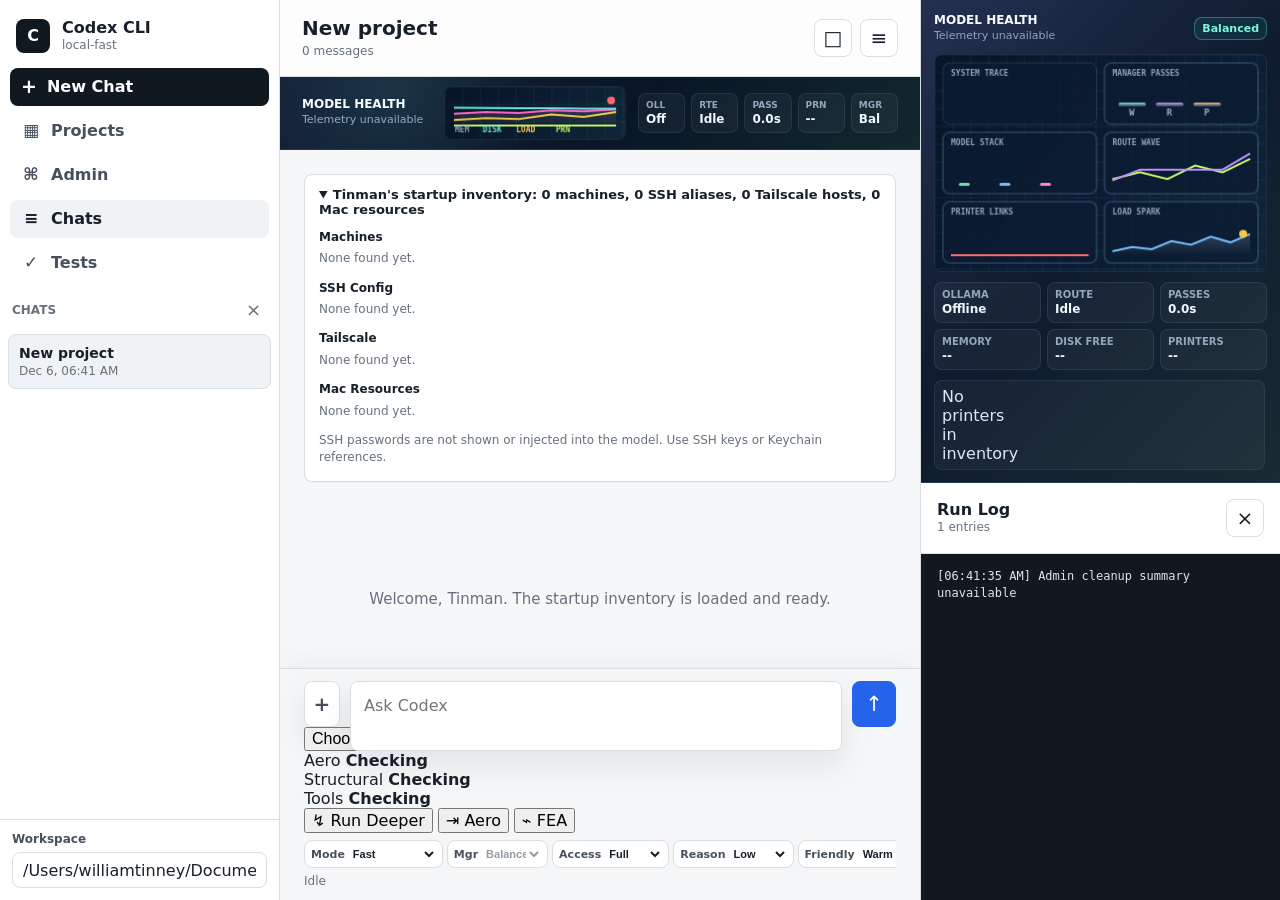
==== Codex_CLI_UI/index.html @ 58765783 "Fix file attachment picker" ====
<!doctype html>
<html lang="en">
  <head>
    <meta charset="utf-8" />
    <meta name="viewport" content="width=device-width, initial-scale=1" />
    <title>Codex CLI</title>
    <link rel="stylesheet" href="/styles.css" />
  </head>
  <body>
    <div class="app-shell">
      <aside class="sidebar">
        <div class="brand-row">
          <div class="brand-mark" aria-hidden="true">C</div>
          <div>
            <div class="brand-title">Codex CLI</div>
            <div class="brand-subtitle" id="profileLabel">local-oss</div>
          </div>
        </div>

        <div class="sidebar-menu" aria-label="Sidebar">
          <button class="sidebar-option primary" id="newThreadButton" title="New chat">
            <span class="button-icon">+</span>
            <span>New Chat</span>
          </button>
          <button class="sidebar-option" id="projectsNavButton" type="button">
            <span class="nav-icon">▦</span>
            <span>Projects</span>
          </button>
          <button class="sidebar-option" id="adminNavButton" type="button">
            <span class="nav-icon">⌘</span>
            <span>Admin</span>
          </button>
          <button class="sidebar-option active" id="chatsNavButton" type="button">
            <span class="nav-icon">≡</span>
            <span>Chats</span>
          </button>
          <button class="sidebar-option" id="testsNavButton" type="button">
            <span class="nav-icon">✓</span>
            <span>Tests</span>
          </button>
        </div>

        <section class="sidebar-section" id="projectsSection" hidden>
          <div class="section-title">Projects</div>
          <div class="project-list" id="projectList"></div>
        </section>

        <section class="sidebar-section" id="adminSection" hidden>
          <div class="section-title-row">
            <div class="section-title">Admin Cleanup</div>
            <span class="test-count" id="adminCountText">0</span>
          </div>
          <div class="project-list" id="adminNavList"></div>
        </section>

        <section class="sidebar-section" id="chatsSection">
          <div class="section-title-row">
            <div class="section-title">Chats</div>
            <button class="mini-icon-button" id="clearThreadsButton" title="Clear chats" aria-label="Clear chats">
              <span>×</span>
            </button>
          </div>
          <nav class="thread-list" id="threadList" aria-label="Chats"></nav>
        </section>

        <section class="sidebar-section" id="testsSection" hidden>
          <div class="section-title-row">
            <div class="section-title">Golden Tests</div>
            <span class="test-count" id="testCountText">0</span>
          </div>
          <div class="test-nav-list" id="testNavList"></div>
        </section>

        <div class="sidebar-footer">
          <label class="field-label" for="cwdInput">Workspace</label>
          <input class="path-input" id="cwdInput" type="text" spellcheck="false" />
        </div>
      </aside>

      <main class="workspace">
        <header class="topbar">
          <div>
            <h1 id="threadTitle">New thread</h1>
            <div class="thread-meta" id="threadMeta">Ready</div>
          </div>
          <div class="topbar-actions">
            <button class="icon-button" id="copyButton" title="Copy transcript" aria-label="Copy transcript">
              <span>□</span>
            </button>
            <button class="icon-button" id="toggleLogButton" title="Toggle log" aria-label="Toggle log">
              <span>≡</span>
            </button>
          </div>
        </header>

        <section class="monitor-strip" aria-label="Model health quick view">
          <div class="monitor-strip-copy">
            <div class="monitor-strip-title">Model Health</div>
            <div class="monitor-strip-subtitle" id="stripStatusText">Collecting telemetry</div>
          </div>
          <canvas id="stripMonitorCanvas" width="520" height="104" aria-label="Live health sparkline"></canvas>
          <div class="monitor-strip-metrics" aria-label="Quick telemetry summary">
            <div class="strip-metric">
              <span>OLL</span>
              <strong id="stripOllamaText">Checking</strong>
            </div>
            <div class="strip-metric">
              <span>RTE</span>
              <strong id="stripRouteText">Idle</strong>
            </div>
            <div class="strip-metric">
              <span>PASS</span>
              <strong id="stripPassText">0.0s</strong>
            </div>
            <div class="strip-metric">
              <span>PRN</span>
              <strong id="stripPrinterText">--</strong>
            </div>
            <div class="strip-metric">
              <span>MGR</span>
              <strong id="stripManagerText">Balanced</strong>
            </div>
          </div>
        </section>

        <section class="conversation" id="conversation" aria-live="polite"></section>

        <section class="test-bench" id="testBench" hidden aria-label="Codex CLI UI test bench">
          <div class="test-bench-header">
            <div>
              <h2>Golden Prompt Tests</h2>
              <p id="testBenchSubtitle">Ready to measure routing, directness, grounding, and final-answer reliability.</p>
            </div>
            <div class="test-actions">
              <button class="icon-text-button primary" id="runQuickTestsButton" type="button">
                <span>▶</span>
                <span>Run Quick</span>
              </button>
              <button class="icon-text-button" id="runAllTestsButton" type="button">
                <span>✓</span>
                <span>Run All</span>
              </button>
              <button class="icon-text-button" id="resetTestsButton" type="button">
                <span>×</span>
                <span>Reset</span>
              </button>
            </div>
          </div>
          <div class="test-summary-grid" id="testSummaryGrid" aria-label="Test summary"></div>
          <div class="test-list" id="testList" aria-label="Golden prompt test list"></div>
        </section>

        <section class="admin-panel" id="adminPanel" hidden aria-label="Admin cleanup and memory">
          <div class="admin-panel-header">
            <div>
              <h2>Admin Cleanup</h2>
              <p id="adminPanelSubtitle">Organizing topics into local project folders and stable learned notes.</p>
            </div>
            <div class="admin-actions">
              <button class="icon-text-button primary" id="runBenchmarkButton" type="button">
                <span>▶</span>
                <span>Benchmark</span>
              </button>
              <button class="icon-text-button" id="warmModelButton" type="button">
                <span>◐</span>
                <span>Warm Model</span>
              </button>
              <button class="icon-text-button" id="packageHealthButton" type="button">
                <span>✓</span>
                <span>Package Check</span>
              </button>
              <button class="icon-text-button" id="selfHealButton" type="button">
                <span>↯</span>
                <span>Self Check</span>
              </button>
              <button class="icon-text-button" id="refreshAdminButton" type="button">
                <span>↻</span>
                <span>Refresh</span>
              </button>
            </div>
          </div>
          <div class="admin-summary-grid" id="adminSummaryGrid" aria-label="Admin summary"></div>
          <div class="admin-layout">
            <section class="admin-card">
              <h3>Performance Benchmark</h3>
              <div class="benchmark-summary-grid" id="benchmarkSummaryGrid" aria-label="Benchmark summary"></div>
              <div class="benchmark-list" id="benchmarkList" aria-label="Benchmark results"></div>
            </section>
            <section class="admin-card">
              <h3>Package Health</h3>
              <div class="package-health-list" id="packageHealthList" aria-label="Package health checks"></div>
            </section>
          </div>
          <section class="admin-card engineering-admin-card">
            <h3>Engineering Analysis Packs</h3>
            <div class="engineering-admin-grid" id="engineeringAdminGrid" aria-label="Engineering analysis pack status"></div>
          </section>
          <section class="admin-card printing-expert-card">
            <div class="admin-card-heading-row">
              <h3>3D Printing Expert Pack</h3>
              <button class="icon-text-button" id="refreshPrintingPackButton" type="button">
                <span>↻</span>
                <span>Refresh Sources</span>
              </button>
            </div>
            <div class="printing-pack-summary-grid" id="printingPackSummaryGrid" aria-label="3D printing expert pack summary"></div>
            <div class="printing-pack-list" id="printingPackList" aria-label="3D printing expert pack details"></div>
          </section>
          <section class="admin-card improvement-lab-card">
            <h3>Improvement Lab</h3>
            <div class="improvement-summary-grid" id="improvementSummaryGrid" aria-label="Improvement summary"></div>
            <div class="improvement-list" id="improvementList" aria-label="Improvement backlog"></div>
          </section>
          <section class="admin-card self-healing-card">
            <h3>Self-Healing Supervisor</h3>
            <div class="self-healing-summary-grid" id="selfHealingSummaryGrid" aria-label="Self-healing summary"></div>
            <div class="self-healing-layout">
              <div>
                <h4>Recent Receipts</h4>
                <div class="self-healing-list" id="selfHealingList" aria-label="Self-healing receipts"></div>
              </div>
              <div>
                <h4>Self-Patch Queue</h4>
                <div class="self-patch-list" id="selfPatchList" aria-label="Self-patch queue"></div>
              </div>
            </div>
          </section>
          <div class="admin-layout">
            <section class="admin-card">
              <h3>Project Folders</h3>
              <div class="admin-project-tree" id="adminProjectTree"></div>
            </section>
            <section class="admin-card">
              <h3>Stable Knowledge</h3>
              <div class="admin-knowledge-list" id="adminKnowledgeList"></div>
            </section>
          </div>
          <section class="admin-card">
            <h3>Recent Topic Sorting</h3>
            <div class="admin-topic-list" id="adminRecentList"></div>
          </section>
        </section>

        <section class="composer-wrap">
          <div class="composer">
            <div class="attach-picker">
              <button class="attach-button" id="attachButton" type="button" title="Attach files" tabindex="-1" aria-hidden="true">
                <span>+</span>
              </button>
              <input id="fileInput" class="file-input-overlay" type="file" multiple aria-label="Attach files" />
            </div>
            <textarea id="promptInput" rows="1" placeholder="Ask Codex"></textarea>
            <button class="send-button" id="sendButton" title="Send" aria-label="Send">
              <span>↑</span>
            </button>
          </div>
          <div class="attachment-tray" id="attachmentTray" aria-label="Attached files" hidden></div>
          <div class="engineering-strip" id="engineeringStrip" aria-label="Engineering analysis tools">
            <div class="engineering-pack-status">
              <div class="engineering-pack" id="aeroPackStatus">
                <span>Aero</span>
                <strong id="aeroPackText">Checking</strong>
              </div>
              <div class="engineering-pack" id="structuralPackStatus">
                <span>Structural</span>
                <strong id="structuralPackText">Checking</strong>
              </div>
              <div class="engineering-pack" id="toolPackStatus">
                <span>Tools</span>
                <strong id="toolPackText">Checking</strong>
              </div>
            </div>
            <div class="engineering-actions">
              <button class="analysis-button primary" id="runDeeperButton" type="button" title="Run the best deeper engineering analysis for this prompt">
                <span>↯</span>
                <span>Run Deeper</span>
              </button>
              <button class="analysis-button" id="runAeroButton" type="button" title="Run Aero/CFD preflight on the current prompt or attachment">
                <span>⇥</span>
                <span>Aero</span>
              </button>
              <button class="analysis-button" id="runStructuralButton" type="button" title="Run Structural FEA on the current prompt or attachment">
                <span>⌁</span>
                <span>FEA</span>
              </button>
            </div>
          </div>
          <div class="run-controls" aria-label="Codex run settings">
            <label class="control-chip" for="modeSelect">
              <span>Mode</span>
              <select id="modeSelect" aria-label="Codex mode">
                <option value="manager" data-reasoning="medium">Manager</option>
                <option value="local-fast" data-reasoning="low">Fast</option>
                <option value="local-oss" data-reasoning="medium">Careful</option>
                <option value="local-coder" data-reasoning="medium">Coder</option>
                <option value="local-review" data-reasoning="high">Review</option>
                <option value="local-research" data-reasoning="high">Local Research</option>
                <option value="cloud-research" data-reasoning="high">Cloud Research</option>
              </select>
            </label>
            <label class="control-chip" for="managerDepthSelect">
              <span>Mgr</span>
              <select id="managerDepthSelect" aria-label="Manager speed">
                <option value="fast">Fast</option>
                <option value="balanced">Balanced</option>
                <option value="full">Full</option>
              </select>
            </label>
            <label class="control-chip" for="accessSelect">
              <span>Access</span>
              <select id="accessSelect" aria-label="Codex access level">
                <option value="read-only">Read</option>
                <option value="workspace-write">Workspace</option>
                <option value="danger-full-access">Full</option>
              </select>
            </label>
            <label class="control-chip" for="reasoningSelect">
              <span>Reason</span>
              <select id="reasoningSelect" aria-label="Reasoning level">
                <option value="low">Low</option>
                <option value="medium">Medium</option>
                <option value="high">High</option>
              </select>
            </label>
            <label class="control-chip" for="friendlinessSelect">
              <span>Friendly</span>
              <select id="friendlinessSelect" aria-label="Friendliness level">
                <option value="focused">Focused</option>
                <option value="warm">Warm</option>
                <option value="high">High</option>
              </select>
            </label>
            <label class="control-chip" for="humorSelect">
              <span>Humor</span>
              <select id="humorSelect" aria-label="Humor level">
                <option value="off">Off</option>
                <option value="light">Light</option>
                <option value="playful">Playful</option>
              </select>
            </label>
            <div class="control-chip web-chip">
              <span>Web</span>
              <button class="switch-button" id="webAccessToggle" type="button" role="switch" aria-checked="true">
                <span class="switch-track" aria-hidden="true">
                  <span class="switch-thumb"></span>
                </span>
                <span class="switch-text" id="webAccessLabel">On</span>
              </button>
            </div>
          </div>
          <div class="run-state" id="runState">Idle</div>
        </section>
      </main>

      <aside class="log-panel" id="logPanel" aria-label="Execution log">
        <section class="monitor-panel" aria-label="Model health monitor">
          <div class="monitor-header">
            <div>
              <div class="monitor-title">Model Health</div>
              <div class="monitor-subtitle" id="monitorStatusText">Collecting telemetry</div>
            </div>
            <span class="monitor-pill" id="monitorManagerPill">Balanced</span>
          </div>
          <canvas id="monitorCanvas" width="640" height="420" aria-label="Live model health graph"></canvas>
          <div class="monitor-metrics" aria-label="Telemetry summary">
            <div class="monitor-metric">
              <span>Ollama</span>
              <strong id="monitorOllamaText">Checking</strong>
            </div>
            <div class="monitor-metric">
              <span>Route</span>
              <strong id="monitorRouteText">Idle</strong>
            </div>
            <div class="monitor-metric">
              <span>Passes</span>
              <strong id="monitorPassText">0.0s</strong>
            </div>
            <div class="monitor-metric">
              <span>Memory</span>
              <strong id="monitorMemoryText">--</strong>
            </div>
            <div class="monitor-metric">
              <span>Disk Free</span>
              <strong id="monitorDiskText">--</strong>
            </div>
            <div class="monitor-metric">
              <span>Printers</span>
              <strong id="monitorPrinterText">--</strong>
            </div>
          </div>
          <div class="printer-list" id="printerList" aria-label="Printer link status"></div>
        </section>
        <div class="log-header">
          <div>
            <div class="log-title">Run Log</div>
            <div class="log-subtitle" id="logSubtitle">No active run</div>
          </div>
          <button class="icon-button" id="clearLogButton" title="Clear log" aria-label="Clear log">
            <span>×</span>
          </button>
        </div>
        <pre class="log-output" id="logOutput"></pre>
      </aside>
    </div>

    <script src="/app.js"></script>
  </body>
</html>
---- styles.css ----
:root {
  color-scheme: light;
  --bg: #f6f7f8;
  --panel: #ffffff;
  --panel-soft: #f0f3f5;
  --line: #d9dee3;
  --text: #17202a;
  --muted: #66717d;
  --muted-strong: #46515d;
  --accent: #2563eb;
  --accent-strong: #1748b7;
  --ok: #18865b;
  --warn: #a15c03;
  --danger: #bd2c2c;
  --shadow: 0 14px 30px rgba(15, 23, 42, 0.08);
  font-family: Inter, ui-sans-serif, system-ui, -apple-system, BlinkMacSystemFont, "Segoe UI", sans-serif;
}

* {
  box-sizing: border-box;
}

html,
body {
  height: 100%;
}

body {
  margin: 0;
  background: var(--bg);
  color: var(--text);
  overflow: hidden;
}

button,
textarea,
input {
  font: inherit;
}

button {
  cursor: pointer;
}

.app-shell {
  display: grid;
  grid-template-columns: 280px minmax(0, 1fr) 360px;
  height: 100vh;
  min-height: 0;
  overflow: hidden;
}

.sidebar,
.log-panel {
  background: var(--panel);
  border-right: 1px solid var(--line);
}

.sidebar {
  display: flex;
  flex-direction: column;
  min-width: 0;
}

.brand-row {
  display: flex;
  gap: 12px;
  align-items: center;
  padding: 18px 16px 14px;
}

.brand-mark {
  display: grid;
  place-items: center;
  width: 34px;
  height: 34px;
  border-radius: 8px;
  background: #101820;
  color: #fff;
  font-weight: 700;
}

.brand-title,
.log-title {
  font-weight: 700;
  letter-spacing: 0;
}

.brand-subtitle,
.log-subtitle,
.thread-meta,
.run-state {
  color: var(--muted);
  font-size: 12px;
  line-height: 1.4;
}

.icon-button,
.icon-text-button,
.send-button {
  border: 1px solid var(--line);
  background: var(--panel);
  color: var(--text);
  border-radius: 8px;
  min-height: 38px;
  transition: background 140ms ease, border-color 140ms ease, transform 140ms ease;
}

.icon-button:hover,
.icon-text-button:hover,
.send-button:hover {
  background: var(--panel-soft);
  border-color: #c6ccd3;
}

.icon-button:active,
.icon-text-button:active,
.send-button:active {
  transform: translateY(1px);
}

.icon-button {
  display: grid;
  place-items: center;
  width: 38px;
  height: 38px;
  font-size: 20px;
  line-height: 1;
}

.icon-text-button {
  display: inline-flex;
  align-items: center;
  justify-content: center;
  gap: 8px;
  padding: 0 12px;
}

.icon-text-button.primary,
.send-button {
  background: var(--accent);
  border-color: var(--accent);
  color: #fff;
}

.icon-text-button.primary:hover,
.send-button:hover {
  background: var(--accent-strong);
  border-color: var(--accent-strong);
}

.button-icon {
  font-size: 19px;
  line-height: 1;
}

.sidebar-menu {
  display: grid;
  gap: 6px;
  padding: 0 10px 12px;
}

.sidebar-option {
  display: flex;
  align-items: center;
  gap: 10px;
  min-height: 38px;
  width: 100%;
  border: 1px solid transparent;
  border-radius: 8px;
  padding: 0 10px;
  background: transparent;
  color: var(--muted-strong);
  font-weight: 700;
  text-align: left;
}

.sidebar-option:hover,
.sidebar-option.active {
  background: var(--panel-soft);
  color: var(--text);
}

.sidebar-option.primary {
  background: #101820;
  color: #fff;
}

.sidebar-option.primary:hover {
  background: #202b36;
}

.nav-icon {
  display: inline-grid;
  place-items: center;
  width: 20px;
  color: inherit;
  font-size: 17px;
  line-height: 1;
}

.sidebar-section {
  display: flex;
  flex: 1;
  flex-direction: column;
  min-height: 0;
}

.sidebar-section[hidden] {
  display: none;
}

.section-title-row {
  display: flex;
  align-items: center;
  justify-content: space-between;
  gap: 8px;
  padding: 2px 12px 6px;
}

.section-title {
  color: var(--muted);
  font-size: 12px;
  font-weight: 800;
  text-transform: uppercase;
}

.test-count {
  display: inline-grid;
  place-items: center;
  min-width: 24px;
  height: 22px;
  border: 1px solid var(--line);
  border-radius: 7px;
  color: var(--muted-strong);
  font-size: 11px;
  font-weight: 800;
}

.mini-icon-button {
  display: grid;
  place-items: center;
  width: 28px;
  height: 28px;
  border: 1px solid transparent;
  border-radius: 7px;
  background: transparent;
  color: var(--muted);
  font-size: 18px;
  line-height: 1;
}

.mini-icon-button:hover {
  border-color: var(--line);
  background: var(--panel-soft);
  color: var(--text);
}

.thread-list {
  flex: 1;
  overflow: auto;
  padding: 4px 8px 12px;
}

.thread-button,
.project-button {
  width: 100%;
  display: grid;
  gap: 3px;
  padding: 10px;
  border: 1px solid transparent;
  border-radius: 8px;
  background: transparent;
  color: var(--text);
  text-align: left;
}

.thread-button:hover,
.thread-button.active,
.project-button:hover,
.project-button.active {
  background: var(--panel-soft);
}

.thread-button.active,
.project-button.active {
  border-color: var(--line);
}

.project-list {
  overflow: auto;
  padding: 4px 8px 12px;
}

.test-nav-list {
  display: grid;
  gap: 6px;
  overflow: auto;
  padding: 4px 8px 12px;
}

.test-nav-button {
  width: 100%;
  min-height: 34px;
  border: 1px solid transparent;
  border-radius: 8px;
  padding: 0 9px;
  background: transparent;
  color: var(--text);
  font-size: 12px;
  font-weight: 750;
  text-align: left;
}

.test-nav-button:hover,
.test-nav-button.active {
  background: var(--panel-soft);
}

.test-nav-button.pass {
  border-color: rgba(24, 134, 91, 0.28);
}

.test-nav-button.fail {
  border-color: rgba(189, 44, 44, 0.28);
}

.test-nav-button.running {
  border-color: rgba(161, 92, 3, 0.28);
}

.thread-name,
.project-name {
  overflow: hidden;
  text-overflow: ellipsis;
  white-space: nowrap;
  font-size: 14px;
  font-weight: 650;
}

.thread-date,
.project-path {
  color: var(--muted);
  font-size: 12px;
  overflow: hidden;
  text-overflow: ellipsis;
  white-space: nowrap;
}

.sidebar-footer {
  border-top: 1px solid var(--line);
  padding: 12px;
}

.field-label {
  display: block;
  margin-bottom: 6px;
  color: var(--muted-strong);
  font-size: 12px;
  font-weight: 650;
}

.path-input {
  width: 100%;
  min-height: 36px;
  border: 1px solid var(--line);
  border-radius: 8px;
  padding: 0 10px;
  color: var(--text);
  background: var(--panel);
}

.workspace {
  display: grid;
  grid-template-rows: auto auto minmax(0, 1fr) auto;
  height: 100vh;
  min-width: 0;
  min-height: 0;
  overflow: hidden;
}

.topbar {
  display: flex;
  justify-content: space-between;
  align-items: center;
  gap: 16px;
  padding: 16px 22px;
  border-bottom: 1px solid var(--line);
  background: rgba(255, 255, 255, 0.78);
  backdrop-filter: blur(14px);
}

h1 {
  margin: 0 0 3px;
  font-size: 20px;
  line-height: 1.2;
  letter-spacing: 0;
}

.topbar-actions {
  display: flex;
  gap: 8px;
}

.monitor-strip {
  display: grid;
  grid-template-columns: minmax(130px, 0.8fr) minmax(180px, 1.2fr) minmax(260px, 1fr);
  align-items: center;
  gap: 12px;
  padding: 9px 22px;
  border-bottom: 1px solid #213451;
  background:
    radial-gradient(circle at 18% 20%, rgba(111, 231, 220, 0.11), transparent 28%),
    linear-gradient(135deg, rgba(16, 28, 53, 0.98), rgba(7, 19, 36, 0.99) 54%, rgba(13, 36, 41, 0.98));
  color: #dce8f6;
}

.monitor-strip-copy {
  min-width: 0;
}

.monitor-strip-title {
  overflow: hidden;
  color: #f4fbff;
  font-size: 12px;
  font-weight: 850;
  letter-spacing: 0;
  text-overflow: ellipsis;
  text-transform: uppercase;
  white-space: nowrap;
}

.monitor-strip-subtitle {
  overflow: hidden;
  margin-top: 2px;
  color: #94a9c0;
  font-size: 11px;
  line-height: 1.35;
  text-overflow: ellipsis;
  white-space: nowrap;
}

#stripMonitorCanvas {
  display: block;
  width: 100%;
  height: 54px;
  min-width: 0;
  border: 1px solid rgba(112, 139, 177, 0.18);
  border-radius: 8px;
  background: #091426;
}

.monitor-strip-metrics {
  display: grid;
  grid-template-columns: repeat(5, minmax(0, 1fr));
  gap: 6px;
  min-width: 0;
}

.strip-metric {
  min-width: 0;
  border: 1px solid rgba(112, 139, 177, 0.16);
  border-radius: 8px;
  padding: 6px 7px;
  background: rgba(255, 255, 255, 0.045);
}

.strip-metric span,
.strip-metric strong {
  display: block;
  overflow: hidden;
  text-overflow: ellipsis;
  white-space: nowrap;
}

.strip-metric span {
  color: #91a7be;
  font-size: 9px;
  font-weight: 800;
  text-transform: uppercase;
}

.strip-metric strong {
  margin-top: 2px;
  color: #eff8ff;
  font-size: 12px;
  font-weight: 850;
}

.conversation {
  min-height: 0;
  overflow: auto;
  padding: 24px;
}

.test-bench {
  min-height: 0;
  overflow: auto;
  padding: 22px 24px;
}

.test-bench-header {
  display: flex;
  align-items: flex-start;
  justify-content: space-between;
  gap: 18px;
  max-width: 1040px;
  margin: 0 auto 14px;
}

.test-bench h2,
.test-card h3 {
  margin: 0;
  letter-spacing: 0;
}

.test-bench h2 {
  font-size: 20px;
  line-height: 1.25;
}

.test-bench-header p {
  margin: 4px 0 0;
  color: var(--muted);
  font-size: 13px;
  line-height: 1.45;
}

.test-actions {
  display: flex;
  flex-wrap: wrap;
  justify-content: flex-end;
  gap: 8px;
}

.test-summary-grid {
  display: grid;
  grid-template-columns: repeat(4, minmax(0, 1fr));
  gap: 8px;
  max-width: 1040px;
  margin: 0 auto 14px;
}

.test-summary-item {
  min-width: 0;
  border: 1px solid var(--line);
  border-radius: 8px;
  padding: 9px 10px;
  background: var(--panel);
}

.test-summary-item span,
.test-summary-item strong {
  display: block;
  overflow: hidden;
  text-overflow: ellipsis;
  white-space: nowrap;
}

.test-summary-item span {
  color: var(--muted);
  font-size: 11px;
  font-weight: 800;
  text-transform: uppercase;
}

.test-summary-item strong {
  margin-top: 3px;
  font-size: 16px;
}

.test-list {
  display: grid;
  gap: 10px;
  max-width: 1040px;
  margin: 0 auto;
}

.test-card {
  display: grid;
  gap: 10px;
  border: 1px solid var(--line);
  border-radius: 8px;
  padding: 12px;
  background: var(--panel);
  box-shadow: 0 1px 0 rgba(15, 23, 42, 0.03);
}

.test-card.pass {
  border-color: rgba(24, 134, 91, 0.34);
}

.test-card.fail {
  border-color: rgba(189, 44, 44, 0.34);
}

.test-card.running {
  border-color: rgba(161, 92, 3, 0.38);
}

.test-card-header,
.test-card-footer {
  display: flex;
  align-items: center;
  justify-content: space-between;
  gap: 12px;
}

.test-card h3 {
  font-size: 15px;
  line-height: 1.3;
}

.test-meta,
.test-goal,
.test-route {
  color: var(--muted);
  font-size: 12px;
  line-height: 1.4;
}

.test-prompt {
  margin: 0;
  color: var(--text);
  font-size: 13px;
  line-height: 1.45;
}

.test-checks {
  display: flex;
  flex-wrap: wrap;
  gap: 6px;
}

.test-check,
.test-status {
  display: inline-flex;
  align-items: center;
  min-height: 24px;
  border: 1px solid var(--line);
  border-radius: 7px;
  padding: 0 7px;
  background: #f8fafc;
  color: var(--muted-strong);
  font-size: 11px;
  font-weight: 800;
  text-transform: uppercase;
}

.test-check.pass,
.test-status.pass {
  border-color: rgba(24, 134, 91, 0.28);
  background: rgba(24, 134, 91, 0.08);
  color: var(--ok);
}

.test-check.fail,
.test-status.fail {
  border-color: rgba(189, 44, 44, 0.28);
  background: rgba(189, 44, 44, 0.08);
  color: var(--danger);
}

.test-check.running,
.test-status.running {
  border-color: rgba(161, 92, 3, 0.28);
  background: rgba(161, 92, 3, 0.08);
  color: var(--warn);
}

.test-answer-preview {
  overflow: auto;
  max-height: 150px;
  border: 1px solid #d8e0e8;
  border-radius: 8px;
  padding: 10px;
  background: #f8fafc;
  color: var(--muted-strong);
  font-size: 12px;
  line-height: 1.45;
  white-space: pre-wrap;
}

.admin-panel {
  min-height: 0;
  overflow: auto;
  padding: 22px 24px;
}

.admin-panel-header {
  display: flex;
  align-items: flex-start;
  justify-content: space-between;
  gap: 18px;
  max-width: 1120px;
  margin: 0 auto 14px;
}

.admin-panel h2,
.admin-card h3 {
  margin: 0;
  letter-spacing: 0;
}

.admin-panel h2 {
  font-size: 20px;
  line-height: 1.25;
}

.admin-panel-header p {
  margin: 4px 0 0;
  color: var(--muted);
  font-size: 13px;
  line-height: 1.45;
}

.admin-actions {
  display: flex;
  flex-wrap: wrap;
  justify-content: flex-end;
  gap: 8px;
}

.admin-summary-grid,
.improvement-summary-grid,
.self-healing-summary-grid {
  display: grid;
  grid-template-columns: repeat(5, minmax(0, 1fr));
  gap: 8px;
  max-width: 1120px;
  margin: 0 auto 14px;
}

.benchmark-summary-grid {
  display: grid;
  grid-template-columns: repeat(5, minmax(0, 1fr));
  gap: 8px;
  margin-bottom: 10px;
}

.admin-summary-item,
.admin-card {
  border: 1px solid var(--line);
  border-radius: 8px;
  background: var(--panel);
  box-shadow: 0 1px 0 rgba(15, 23, 42, 0.03);
}

.admin-summary-item {
  min-width: 0;
  padding: 9px 10px;
}

.admin-summary-item span,
.admin-summary-item strong {
  display: block;
  overflow: hidden;
  text-overflow: ellipsis;
  white-space: nowrap;
}

.admin-summary-item span {
  color: var(--muted);
  font-size: 11px;
  font-weight: 800;
  text-transform: uppercase;
}

.admin-summary-item strong {
  margin-top: 3px;
  font-size: 16px;
}

.admin-layout {
  display: grid;
  grid-template-columns: minmax(0, 1.15fr) minmax(300px, 0.85fr);
  gap: 12px;
  max-width: 1120px;
  margin: 0 auto 12px;
}

.admin-card {
  max-width: 1120px;
  margin: 0 auto 12px;
  padding: 13px;
}

.admin-layout .admin-card {
  margin: 0;
}

.admin-card h3 {
  margin-bottom: 10px;
  font-size: 14px;
  line-height: 1.3;
}

.admin-project-tree,
.admin-knowledge-list,
.admin-topic-list,
.benchmark-list,
.package-health-list,
.improvement-list,
.self-healing-list,
.self-patch-list {
  display: grid;
  gap: 9px;
}

.admin-project,
.admin-recent-row,
.benchmark-row,
.package-health-row,
.package-health-summary,
.improvement-row,
.self-healing-row,
.self-patch-row {
  border: 1px solid #dbe4ee;
  border-radius: 8px;
  background: #f8fafc;
}

.admin-project {
  padding: 10px;
}

.admin-project-header,
.admin-folder-title,
.admin-recent-row {
  display: flex;
  align-items: center;
  justify-content: space-between;
  gap: 10px;
}

.admin-project-header strong {
  min-width: 0;
  font-size: 13px;
}

.admin-project-header span {
  color: var(--muted);
  font-size: 12px;
  font-weight: 800;
}

.admin-folder {
  margin-top: 9px;
}

.admin-folder-title {
  color: var(--muted-strong);
  font-size: 12px;
  font-weight: 800;
}

.admin-topic-chips {
  display: flex;
  flex-wrap: wrap;
  gap: 6px;
  margin-top: 6px;
}

.admin-topic-chip,
.admin-topic-badge {
  display: inline-flex;
  align-items: center;
  max-width: 100%;
  border: 1px solid #cbd8e5;
  border-radius: 7px;
  background: #f7fafc;
  color: var(--muted-strong);
  font-size: 11px;
  font-weight: 750;
  line-height: 1.35;
}

.admin-topic-chip {
  min-height: 23px;
  padding: 0 7px;
}

.admin-topic-chip.volatile,
.admin-topic-badge.volatile {
  border-color: rgba(161, 92, 3, 0.26);
  background: rgba(161, 92, 3, 0.08);
  color: var(--warn);
}

.admin-topic-badge {
  width: fit-content;
  margin: 0 0 10px 0;
  padding: 3px 7px;
}

.admin-knowledge-item {
  display: grid;
  gap: 5px;
  border-bottom: 1px solid #e2e8f0;
  padding-bottom: 9px;
}

.admin-knowledge-item:last-child {
  border-bottom: 0;
  padding-bottom: 0;
}

.admin-item-path {
  color: var(--muted);
  font-size: 11px;
  font-weight: 800;
  text-transform: uppercase;
}

.admin-knowledge-item strong {
  font-size: 13px;
  line-height: 1.35;
}

.admin-knowledge-item p {
  margin: 0;
  color: var(--muted-strong);
  font-size: 12px;
  line-height: 1.45;
}

.admin-item-actions {
  display: flex;
  flex-wrap: wrap;
  gap: 6px;
}

.tiny-action-button {
  min-height: 26px;
  border: 1px solid #cbd8e5;
  border-radius: 7px;
  padding: 0 8px;
  background: #fff;
  color: var(--muted-strong);
  font-size: 11px;
  font-weight: 800;
}

.tiny-action-button:hover {
  border-color: #b6c5d5;
  background: var(--panel-soft);
  color: var(--text);
}

.tiny-action-button.danger {
  color: var(--danger);
}

.tiny-action-button:disabled {
  cursor: not-allowed;
  opacity: 0.58;
}

.benchmark-row {
  display: grid;
  grid-template-columns: minmax(0, 1fr) minmax(112px, auto);
  gap: 10px;
  padding: 10px;
}

.benchmark-row.pass {
  border-color: rgba(24, 134, 91, 0.28);
}

.benchmark-row.fail {
  border-color: rgba(189, 44, 44, 0.28);
}

.benchmark-row.running {
  border-color: rgba(161, 92, 3, 0.28);
}

.benchmark-copy {
  min-width: 0;
}

.benchmark-copy strong,
.benchmark-copy span,
.benchmark-copy p,
.benchmark-stats strong,
.benchmark-stats em {
  display: block;
  overflow: hidden;
  text-overflow: ellipsis;
}

.benchmark-copy strong {
  font-size: 13px;
  line-height: 1.3;
}

.benchmark-copy span,
.benchmark-stats em {
  color: var(--muted);
  font-size: 11px;
  font-style: normal;
  font-weight: 800;
  text-transform: uppercase;
  white-space: nowrap;
}

.benchmark-copy p {
  margin: 4px 0 0;
  color: var(--muted-strong);
  font-size: 12px;
  line-height: 1.4;
}

.benchmark-stats {
  display: grid;
  justify-items: end;
  align-content: start;
  gap: 4px;
  min-width: 0;
}

.benchmark-stats strong {
  font-size: 14px;
  white-space: nowrap;
}

.package-health-summary {
  padding: 9px 10px;
  color: var(--muted-strong);
  font-size: 12px;
  font-weight: 850;
}

.package-health-summary.pass {
  border-color: rgba(24, 134, 91, 0.28);
  background: rgba(24, 134, 91, 0.08);
  color: var(--ok);
}

.package-health-summary.fail {
  border-color: rgba(189, 44, 44, 0.28);
  background: rgba(189, 44, 44, 0.08);
  color: var(--danger);
}

.package-health-row {
  display: grid;
  grid-template-columns: minmax(0, 1fr) 52px;
  gap: 4px 8px;
  padding: 9px 10px;
}

.package-health-row strong,
.package-health-row em {
  overflow: hidden;
  text-overflow: ellipsis;
  white-space: nowrap;
}

.package-health-row strong {
  min-width: 0;
  font-size: 12px;
}

.package-health-row span {
  justify-self: end;
  color: var(--muted);
  font-size: 11px;
  font-weight: 850;
  text-transform: uppercase;
}

.package-health-row em {
  grid-column: 1 / -1;
  color: var(--muted);
  font-size: 11px;
  font-style: normal;
}

.package-health-row.pass span {
  color: var(--ok);
}

.package-health-row.warn span {
  color: var(--warn);
}

.package-health-row.fail span {
  color: var(--danger);
}

.self-healing-layout {
  display: grid;
  grid-template-columns: minmax(0, 1fr) minmax(280px, 0.8fr);
  gap: 12px;
}

.self-healing-card h4 {
  margin: 0 0 8px;
  color: var(--muted-strong);
  font-size: 12px;
  letter-spacing: 0;
  text-transform: uppercase;
}

.improvement-row,
.self-healing-row,
.self-patch-row {
  display: grid;
  grid-template-columns: minmax(0, 1fr) auto;
  gap: 12px;
  padding: 10px;
}

.improvement-row.high,
.improvement-row.critical,
.self-patch-row.high,
.self-patch-row.critical,
.self-healing-row.failed-validation {
  border-color: rgba(189, 44, 44, 0.28);
}

.improvement-row.medium,
.self-patch-row.medium,
.self-healing-row.needs-approval {
  border-color: rgba(161, 92, 3, 0.24);
}

.improvement-row.reviewed,
.self-patch-row.reviewed,
.self-healing-row.recovered,
.self-healing-row.validated {
  border-color: rgba(24, 134, 91, 0.26);
  background: rgba(24, 134, 91, 0.06);
}

.improvement-copy,
.self-healing-copy {
  min-width: 0;
  display: grid;
  gap: 5px;
}

.improvement-meta {
  display: flex;
  flex-wrap: wrap;
  gap: 5px;
}

.improvement-meta span {
  max-width: 190px;
  overflow: hidden;
  text-overflow: ellipsis;
  white-space: nowrap;
  border: 1px solid #cbd8e5;
  border-radius: 7px;
  padding: 2px 6px;
  background: #fff;
  color: var(--muted);
  font-size: 10px;
  font-weight: 850;
  text-transform: uppercase;
}

.improvement-copy strong,
.self-healing-copy strong {
  min-width: 0;
  overflow: hidden;
  text-overflow: ellipsis;
  font-size: 13px;
  line-height: 1.35;
}

.improvement-copy p,
.improvement-copy em,
.self-healing-copy p,
.self-healing-copy em {
  margin: 0;
  color: var(--muted-strong);
  font-size: 12px;
  line-height: 1.45;
}

.improvement-copy em,
.self-healing-copy em {
  color: var(--muted);
  font-style: normal;
}

.improvement-actions {
  display: flex;
  align-items: flex-start;
  flex-wrap: wrap;
  justify-content: flex-end;
  gap: 6px;
  min-width: 158px;
}

.admin-recent-row {
  padding: 9px 10px;
}

.admin-recent-row span {
  min-width: 160px;
  color: var(--muted);
  font-size: 11px;
  font-weight: 800;
  text-transform: uppercase;
}

.admin-recent-row strong {
  flex: 1;
  min-width: 0;
  font-size: 13px;
}

.admin-recent-row em {
  color: var(--muted);
  font-size: 11px;
  font-style: normal;
  font-weight: 800;
}

.admin-empty {
  color: var(--muted);
  font-size: 12px;
  line-height: 1.45;
}

.empty-state {
  max-width: 620px;
  margin: 12vh auto 0;
  color: var(--muted);
  text-align: center;
  font-size: 15px;
}

.startup-card {
  max-width: 940px;
  margin: 0 auto 18px;
  border: 1px solid var(--line);
  border-radius: 8px;
  background: var(--panel);
  box-shadow: 0 1px 0 rgba(15, 23, 42, 0.03);
  overflow: hidden;
}

.startup-summary {
  cursor: pointer;
  padding: 12px 14px;
  color: var(--text);
  font-size: 13px;
  font-weight: 750;
}

.startup-body {
  display: grid;
  gap: 12px;
  padding: 0 14px 14px;
  color: var(--muted-strong);
  font-size: 12px;
  line-height: 1.45;
}

.startup-path,
.startup-note {
  color: var(--muted);
}

.startup-section-title {
  margin-bottom: 4px;
  color: var(--text);
  font-weight: 750;
}

.startup-list {
  display: grid;
  gap: 4px;
  margin: 0;
  padding-left: 18px;
}

.startup-empty {
  color: var(--muted);
}

.message {
  display: grid;
  grid-template-columns: 82px minmax(0, 760px);
  gap: 14px;
  margin: 0 auto 18px;
  max-width: 940px;
}

.message-role {
  color: var(--muted);
  font-size: 12px;
  font-weight: 750;
  padding-top: 10px;
  text-align: right;
  text-transform: uppercase;
}

.message-body {
  border: 1px solid var(--line);
  border-radius: 8px;
  background: var(--panel);
  padding: 14px 15px;
  box-shadow: 0 1px 0 rgba(15, 23, 42, 0.03);
  overflow-wrap: anywhere;
  line-height: 1.52;
}

.message.user .message-body {
  border-color: #c8d8ff;
  background: #f7faff;
}

.message-attachments {
  display: flex;
  flex-wrap: wrap;
  gap: 6px;
  margin-bottom: 10px;
}

.attachment-chip {
  display: inline-flex;
  align-items: center;
  min-width: 0;
  max-width: 100%;
  gap: 6px;
  border: 1px solid #cdd9e8;
  border-radius: 8px;
  padding: 5px 8px;
  background: #f7fafc;
  color: var(--muted-strong);
  font-size: 11px;
  font-weight: 750;
  line-height: 1.25;
}

.attachment-name {
  overflow: hidden;
  max-width: 360px;
  text-overflow: ellipsis;
  white-space: nowrap;
}

.attachment-size {
  flex: 0 0 auto;
  color: var(--muted);
  font-weight: 650;
}

.attachment-remove {
  display: grid;
  flex: 0 0 auto;
  width: 18px;
  height: 18px;
  place-items: center;
  border: 0;
  border-radius: 6px;
  background: transparent;
  color: var(--muted);
  font-size: 15px;
  line-height: 1;
}

.attachment-remove:hover {
  background: #e9eff7;
  color: var(--text);
}

.message.assistant .message-body {
  border-color: #d7e2dc;
}

.message.running .message-body {
  color: var(--muted);
}

.route-badge {
  display: inline-flex;
  align-items: center;
  width: fit-content;
  max-width: 100%;
  margin-bottom: 10px;
  border: 1px solid #cbd8e5;
  border-radius: 7px;
  padding: 3px 7px;
  background: #f7fafc;
  color: var(--muted-strong);
  font-size: 11px;
  font-weight: 750;
  line-height: 1.35;
  white-space: normal;
}

.thoughts-card {
  margin-bottom: 12px;
  padding: 10px 11px;
  border: 1px solid #d5e1ed;
  border-radius: 8px;
  background: #f8fbfd;
  color: var(--muted-strong);
  font-size: 12px;
  line-height: 1.4;
}

.thoughts-card:not([open]) {
  padding: 7px 10px;
}

.thoughts-card summary {
  cursor: pointer;
  list-style: none;
}

.thoughts-card summary::-webkit-details-marker {
  display: none;
}

.thoughts-title {
  color: var(--text);
  font-weight: 750;
}

.thought-item {
  position: relative;
  margin-top: 6px;
  padding-left: 13px;
}

.thought-item::before {
  content: "";
  position: absolute;
  top: 0.62em;
  left: 1px;
  width: 5px;
  height: 5px;
  border-radius: 50%;
  background: var(--accent);
}

.answer-text:empty {
  display: none;
}

.message.user .answer-text {
  white-space: pre-wrap;
}

.answer-text {
  display: grid;
  gap: 10px;
}

.response-package {
  display: grid;
  gap: 8px;
  margin-top: 12px;
}

.deliverables-card,
.answer-check-card {
  border: 1px solid #d5e1dc;
  border-radius: 8px;
  background: #fbfdfb;
  color: var(--muted-strong);
  font-size: 12px;
  line-height: 1.4;
}

.deliverables-card {
  display: grid;
  gap: 7px;
  padding: 10px;
}

.package-title,
.answer-check-title,
.ledger-title {
  color: var(--text);
  font-weight: 800;
}

.deliverable-row {
  display: grid;
  grid-template-columns: minmax(0, 1fr) auto;
  align-items: center;
  gap: 10px;
  border: 1px solid #e0e8e3;
  border-radius: 7px;
  padding: 8px;
  background: #fff;
}

.deliverable-row.missing {
  border-color: #ead3d3;
  background: #fffafa;
}

.deliverable-main {
  min-width: 0;
}

.deliverable-label {
  color: var(--text);
  font-weight: 750;
}

.deliverable-path {
  margin-top: 2px;
  font-size: 11px;
  overflow-wrap: anywhere;
}

.deliverable-meta {
  display: inline-flex;
  align-items: center;
  justify-content: flex-end;
  flex-wrap: wrap;
  gap: 5px;
  color: var(--muted);
  font-size: 10px;
  font-weight: 800;
  text-transform: uppercase;
}

.deliverable-status,
.score-pill,
.ledger-tag,
.check-mark {
  display: inline-flex;
  align-items: center;
  width: fit-content;
  border-radius: 999px;
  padding: 2px 6px;
  font-size: 10px;
  font-weight: 850;
  line-height: 1.25;
}

.deliverable-status.ok,
.score-pill.pass,
.check-row.pass .check-mark {
  background: #e7f6ec;
  color: #116243;
}

.deliverable-status.missing,
.score-pill.review,
.check-row.fail .check-mark {
  background: #fff1e4;
  color: #8a4c12;
}

.answer-check-card {
  padding: 0;
}

.answer-check-card summary {
  display: flex;
  align-items: center;
  justify-content: space-between;
  gap: 8px;
  padding: 8px 10px;
  cursor: pointer;
  list-style: none;
}

.answer-check-card summary::-webkit-details-marker {
  display: none;
}

.answer-check-grid {
  display: grid;
  grid-template-columns: repeat(2, minmax(0, 1fr));
  gap: 7px;
  border-top: 1px solid #e2ebe6;
  padding: 9px 10px 8px;
}

.answer-check-fact {
  display: grid;
  gap: 2px;
  min-width: 0;
}

.answer-check-fact span {
  color: var(--muted);
  font-size: 10px;
  font-weight: 800;
  text-transform: uppercase;
}

.answer-check-fact strong {
  color: var(--muted-strong);
  font-size: 12px;
  font-weight: 700;
}

.ledger-group,
.check-group {
  display: grid;
  gap: 6px;
  border-top: 1px solid #e2ebe6;
  padding: 9px 10px;
}

.ledger-row,
.check-row {
  display: flex;
  align-items: flex-start;
  gap: 7px;
}

.ledger-tag {
  flex: 0 0 auto;
  background: #edf4f7;
  color: #34535d;
}

.ledger-row.blocked .ledger-tag,
.ledger-row.limited .ledger-tag,
.ledger-row.caution .ledger-tag {
  background: #fff1e4;
  color: #8a4c12;
}

.ledger-row.verified .ledger-tag {
  background: #e7f6ec;
  color: #116243;
}

.check-mark {
  flex: 0 0 auto;
}

.feedback-actions {
  display: flex;
  align-items: center;
  flex-wrap: wrap;
  gap: 6px;
  margin-top: 12px;
  padding-top: 10px;
  border-top: 1px solid #e4ece7;
}

.feedback-button {
  border: 1px solid #cad8d0;
  border-radius: 7px;
  padding: 4px 8px;
  background: #f7faf8;
  color: var(--muted-strong);
  font-size: 11px;
  font-weight: 750;
  cursor: pointer;
}

.feedback-button:hover {
  border-color: var(--accent);
  color: var(--text);
}

.feedback-button:disabled {
  cursor: default;
  opacity: 0.65;
}

.feedback-status {
  color: var(--muted);
  font-size: 11px;
  font-weight: 700;
}

.feedback-status.error {
  color: var(--danger);
}

.answer-text p,
.answer-text ul,
.answer-text ol,
.answer-text blockquote,
.answer-text pre,
.answer-text .table-wrap {
  margin: 0;
}

.answer-text h2,
.answer-text h3,
.answer-text h4,
.answer-text h5 {
  margin: 4px 0 0;
  color: var(--text);
  font-size: 14px;
  font-weight: 800;
  line-height: 1.35;
}

.answer-text h2:first-child,
.answer-text h3:first-child,
.answer-text h4:first-child,
.answer-text h5:first-child,
.answer-text p:first-child {
  margin-top: 0;
}

.answer-text ul,
.answer-text ol {
  display: grid;
  gap: 5px;
  padding-left: 20px;
}

.answer-text li {
  padding-left: 2px;
}

.answer-text strong {
  font-weight: 800;
}

.answer-text a {
  color: var(--accent);
  text-decoration: none;
  overflow-wrap: anywhere;
}

.answer-text a:hover {
  text-decoration: underline;
}

.answer-text .local-file-link {
  display: inline;
  border-bottom: 1px dotted rgba(24, 134, 91, 0.55);
  color: #126b4f;
  font-weight: 650;
  cursor: pointer;
}

.answer-text .local-file-link:hover {
  border-bottom-style: solid;
  color: #0d513d;
  text-decoration: none;
}

.answer-text .local-file-link.code-link {
  border-bottom: 0;
}

.answer-text .local-file-link code {
  border-color: rgba(24, 134, 91, 0.28);
  background: rgba(24, 134, 91, 0.08);
  color: #0d513d;
}

.answer-text code {
  border: 1px solid #d9e0e7;
  border-radius: 5px;
  padding: 1px 5px;
  background: #f4f7fa;
  color: #17202a;
  font: 0.92em/1.35 ui-monospace, SFMono-Regular, Menlo, Consolas, monospace;
}

.answer-text pre {
  overflow: auto;
  border: 1px solid #d6dee6;
  border-radius: 8px;
  padding: 12px;
  background: #111820;
  color: #dbe6f1;
  white-space: pre;
}

.answer-text pre code {
  display: block;
  border: 0;
  border-radius: 0;
  padding: 0;
  background: transparent;
  color: inherit;
  font-size: 12px;
  line-height: 1.5;
}

.answer-text blockquote {
  border-left: 3px solid #cbd8e5;
  padding-left: 10px;
  color: var(--muted-strong);
}

.answer-text blockquote p + p {
  margin-top: 6px;
}

.answer-text hr {
  width: 100%;
  height: 1px;
  border: 0;
  margin: 2px 0;
  background: var(--line);
}

.table-wrap {
  max-width: 100%;
  overflow-x: auto;
  border: 1px solid #d8e0e8;
  border-radius: 8px;
}

.answer-text table {
  width: 100%;
  min-width: 520px;
  border-collapse: collapse;
  background: #fff;
  font-size: 13px;
  line-height: 1.45;
}

.answer-text th,
.answer-text td {
  border-bottom: 1px solid #e5ebf0;
  padding: 8px 10px;
  text-align: left;
  vertical-align: top;
}

.answer-text th {
  background: #f6f8fa;
  color: var(--muted-strong);
  font-size: 12px;
  font-weight: 800;
}

.answer-text tr:last-child td {
  border-bottom: 0;
}

.composer-wrap {
  min-width: 0;
  padding: 12px 24px 10px;
  border-top: 1px solid var(--line);
  background: rgba(246, 247, 248, 0.92);
  box-shadow: 0 -8px 24px rgba(15, 23, 42, 0.04);
}

.composer-wrap.drop-active {
  background: #eef6ff;
  box-shadow: inset 0 0 0 2px rgba(37, 99, 235, 0.22), 0 -8px 24px rgba(15, 23, 42, 0.04);
}

.attachment-tray {
  display: flex;
  flex-wrap: wrap;
  gap: 6px;
  width: 100%;
  max-width: 940px;
  margin: 7px auto 0;
}

.attachment-tray[hidden] {
  display: none;
}

.run-controls {
  display: flex;
  flex-wrap: nowrap;
  gap: 4px;
  align-items: center;
  justify-content: flex-start;
  width: 100%;
  max-width: 940px;
  margin: 7px auto 0;
  overflow-x: auto;
  scrollbar-width: none;
}

.run-controls::-webkit-scrollbar {
  display: none;
}

.control-chip {
  display: inline-flex;
  align-items: center;
  flex: 0 0 auto;
  gap: 4px;
  min-height: 28px;
  border: 1px solid var(--line);
  border-radius: 8px;
  padding: 0 5px 0 6px;
  background: var(--panel);
  color: var(--muted-strong);
  font-size: 11px;
  font-weight: 700;
}

.control-chip select {
  min-width: 0;
  border: 0;
  background: transparent;
  color: var(--text);
  font-size: 11px;
  font-weight: 750;
  outline: 0;
}

#modeSelect {
  width: 88px;
}

#managerDepthSelect {
  width: 60px;
}

#accessSelect {
  width: 58px;
}

#reasoningSelect {
  width: 58px;
}

#friendlinessSelect {
  width: 70px;
}

#humorSelect {
  width: 64px;
}

.control-chip select:disabled {
  color: var(--muted);
}

.web-chip {
  padding-right: 5px;
}

.segmented {
  display: inline-grid;
  grid-auto-flow: column;
  grid-auto-columns: minmax(78px, auto);
  gap: 2px;
  padding: 3px;
  border: 1px solid var(--line);
  border-radius: 8px;
  background: var(--panel);
}

.mode-segmented {
  grid-auto-columns: minmax(92px, auto);
}

.segmented button {
  min-height: 30px;
  border: 0;
  border-radius: 6px;
  padding: 0 10px;
  background: transparent;
  color: var(--muted-strong);
  font-size: 12px;
  font-weight: 750;
}

.segmented button:hover {
  background: var(--panel-soft);
}

.segmented button.active,
.segmented button[aria-selected="true"] {
  background: #101820;
  color: #fff;
}

.switch-button {
  display: inline-flex;
  align-items: center;
  gap: 5px;
  min-height: 24px;
  border: 0;
  border-radius: 7px;
  padding: 0;
  background: transparent;
  color: var(--muted-strong);
  font-size: 11px;
  font-weight: 750;
}

.switch-button:hover {
  background: transparent;
}

.switch-track {
  position: relative;
  width: 31px;
  height: 17px;
  border-radius: 999px;
  background: #aeb7c2;
  transition: background 140ms ease;
}

.switch-thumb {
  position: absolute;
  top: 3px;
  left: 3px;
  width: 11px;
  height: 11px;
  border-radius: 50%;
  background: #fff;
  box-shadow: 0 1px 3px rgba(15, 23, 42, 0.28);
  transition: transform 140ms ease;
}

.switch-button[aria-checked="true"] .switch-track {
  background: var(--accent);
}

.switch-button[aria-checked="true"] .switch-thumb {
  transform: translateX(14px);
}

.switch-text {
  min-width: 16px;
  text-align: left;
}

.composer {
  display: grid;
  grid-template-columns: 36px minmax(0, 1fr) 44px;
  gap: 10px;
  width: 100%;
  max-width: 940px;
  margin: 0 auto;
}

textarea {
  min-height: 46px;
  max-height: 180px;
  resize: none;
  border: 1px solid var(--line);
  border-radius: 8px;
  padding: 12px 13px;
  background: var(--panel);
  color: var(--text);
  line-height: 1.45;
  box-shadow: var(--shadow);
}

textarea:focus,
input:focus {
  border-color: var(--accent);
  outline: 3px solid rgba(37, 99, 235, 0.16);
}

.send-button {
  width: 44px;
  height: 46px;
  display: grid;
  place-items: center;
  font-size: 21px;
}

.attach-button {
  width: 36px;
  height: 46px;
  display: grid;
  place-items: center;
  border: 1px solid var(--line);
  border-radius: 8px;
  background: var(--panel);
  color: var(--muted-strong);
  font-size: 20px;
  font-weight: 800;
  box-shadow: var(--shadow);
}

.attach-button:hover {
  border-color: var(--accent);
  color: var(--text);
}

.send-button:disabled,
.attach-button:disabled,
.icon-text-button:disabled,
.icon-button:disabled,
.switch-button:disabled {
  cursor: not-allowed;
  opacity: 0.55;
}

.run-state {
  width: 100%;
  max-width: 940px;
  margin: 5px auto 0;
}

.log-panel {
  display: grid;
  grid-template-rows: auto auto minmax(0, 1fr);
  border-left: 1px solid var(--line);
  border-right: 0;
  min-width: 0;
}

.log-panel.collapsed {
  display: none;
}

.log-header {
  display: flex;
  justify-content: space-between;
  gap: 12px;
  align-items: center;
  padding: 16px;
  border-bottom: 1px solid var(--line);
}

.monitor-panel {
  display: grid;
  gap: 10px;
  padding: 13px 13px 12px;
  border-bottom: 1px solid #243a59;
  background:
    linear-gradient(135deg, rgba(28, 40, 74, 0.96), rgba(10, 22, 42, 0.98) 48%, rgba(20, 38, 46, 0.98));
  color: #dce8f6;
}

.monitor-header {
  display: flex;
  align-items: center;
  justify-content: space-between;
  gap: 10px;
}

.monitor-title {
  color: #f4fbff;
  font-size: 12px;
  font-weight: 850;
  letter-spacing: 0;
  text-transform: uppercase;
}

.monitor-subtitle {
  margin-top: 2px;
  color: #8fa4bd;
  font-size: 11px;
  line-height: 1.35;
}

.monitor-pill {
  flex: 0 0 auto;
  min-width: 72px;
  border: 1px solid rgba(111, 231, 220, 0.34);
  border-radius: 8px;
  padding: 4px 7px;
  background: rgba(20, 255, 214, 0.08);
  color: #7ff5dc;
  font-size: 11px;
  font-weight: 850;
  text-align: center;
}

#monitorCanvas {
  display: block;
  width: 100%;
  height: 218px;
  border: 1px solid rgba(112, 139, 177, 0.22);
  border-radius: 8px;
  background: #091426;
}

.monitor-metrics {
  display: grid;
  grid-template-columns: repeat(3, minmax(0, 1fr));
  gap: 6px;
}

.monitor-metric {
  min-width: 0;
  border: 1px solid rgba(112, 139, 177, 0.18);
  border-radius: 8px;
  padding: 6px 7px;
  background: rgba(255, 255, 255, 0.045);
}

.monitor-metric span,
.monitor-metric strong {
  display: block;
  overflow: hidden;
  text-overflow: ellipsis;
  white-space: nowrap;
}

.monitor-metric span {
  color: #91a7be;
  font-size: 10px;
  font-weight: 800;
  text-transform: uppercase;
}

.monitor-metric strong {
  margin-top: 2px;
  color: #eff8ff;
  font-size: 12px;
  font-weight: 850;
}

.printer-list {
  display: grid;
  gap: 6px;
  max-height: 168px;
  overflow: auto;
  padding-right: 2px;
}

.printer-row {
  display: grid;
  grid-template-columns: 9px minmax(0, 1fr) auto;
  align-items: center;
  gap: 7px;
  min-width: 0;
  border: 1px solid rgba(112, 139, 177, 0.16);
  border-radius: 8px;
  padding: 6px 7px;
  background: rgba(255, 255, 255, 0.04);
}

.printer-dot {
  width: 8px;
  height: 8px;
  border-radius: 999px;
  background: #ff6b6b;
  box-shadow: 0 0 10px rgba(255, 107, 107, 0.38);
}

.printer-dot.online {
  background: #63e6be;
  box-shadow: 0 0 10px rgba(99, 230, 190, 0.42);
}

.printer-dot.active {
  background: #f7c948;
  box-shadow: 0 0 10px rgba(247, 201, 72, 0.48);
}

.printer-copy {
  min-width: 0;
}

.printer-name,
.printer-detail,
.printer-service {
  display: block;
  overflow: hidden;
  text-overflow: ellipsis;
  white-space: nowrap;
}

.printer-name {
  color: #f4fbff;
  font-size: 11px;
  font-weight: 850;
}

.printer-detail {
  margin-top: 1px;
  color: #94a9c0;
  font-size: 10px;
}

.printer-service {
  max-width: 74px;
  color: #7ff5dc;
  font-size: 10px;
  font-weight: 850;
  text-align: right;
  text-transform: uppercase;
}

.log-output {
  margin: 0;
  padding: 14px 16px;
  overflow: auto;
  color: #dbe6f1;
  background: #111820;
  font: 12px/1.45 ui-monospace, SFMono-Regular, Menlo, Consolas, monospace;
  white-space: pre-wrap;
}

.log-line.stderr {
  color: #f2c078;
}

.log-line.event {
  color: #a8c7ff;
}

.log-line.warning,
.run-state.warning {
  color: var(--warn);
}

.run-state.ok {
  color: var(--ok);
}

.run-state.error {
  color: var(--danger);
}

@media (max-width: 1080px) {
  .app-shell {
    grid-template-columns: 240px minmax(0, 1fr);
  }

  .monitor-strip {
    grid-template-columns: minmax(130px, 0.8fr) minmax(220px, 1.2fr);
  }

  .monitor-strip-metrics {
    grid-column: 1 / -1;
  }

  .log-panel {
    position: fixed;
    inset: auto 12px 12px auto;
    width: min(520px, calc(100vw - 24px));
    height: min(72vh, 680px);
    border: 1px solid var(--line);
    border-radius: 8px;
    box-shadow: var(--shadow);
    z-index: 10;
  }
}

@media (max-width: 760px) {
  .app-shell {
    grid-template-columns: 1fr;
  }

  .sidebar {
    display: none;
  }

  .topbar {
    padding: 14px 14px;
  }

  .monitor-strip {
    grid-template-columns: 1fr;
    gap: 8px;
    padding: 9px 12px;
  }

  #stripMonitorCanvas {
    height: 48px;
  }

  .monitor-strip-metrics {
    grid-template-columns: repeat(2, minmax(0, 1fr));
  }

  .conversation {
    padding: 16px 12px;
  }

  .test-bench,
  .admin-panel {
    padding: 16px 12px;
  }

  .test-bench-header,
  .admin-panel-header,
  .test-card-header,
  .test-card-footer {
    align-items: stretch;
    flex-direction: column;
  }

  .test-actions,
  .admin-actions {
    justify-content: flex-start;
  }

  .test-summary-grid,
  .admin-summary-grid,
  .benchmark-summary-grid,
  .improvement-summary-grid,
  .self-healing-summary-grid {
    grid-template-columns: repeat(2, minmax(0, 1fr));
  }

  .admin-layout,
  .self-healing-layout {
    grid-template-columns: 1fr;
  }

  .benchmark-row {
    grid-template-columns: 1fr;
  }

  .benchmark-stats {
    justify-items: start;
  }

  .improvement-row,
  .self-healing-row,
  .self-patch-row {
    grid-template-columns: 1fr;
  }

  .improvement-actions {
    justify-content: flex-start;
    min-width: 0;
  }

  .admin-recent-row {
    align-items: flex-start;
    flex-direction: column;
  }

  .admin-recent-row span {
    min-width: 0;
  }

  .message {
    grid-template-columns: 1fr;
    gap: 6px;
  }

  .message-role {
    text-align: left;
    padding-top: 0;
  }

  .deliverable-row,
  .answer-check-grid {
    grid-template-columns: 1fr;
  }

  .deliverable-meta {
    justify-content: flex-start;
  }

  .composer-wrap {
    padding: 12px;
  }

  .run-controls {
    align-items: center;
    margin-top: 7px;
  }

  .control-chip {
    width: auto;
    justify-content: flex-start;
  }

  .segmented {
    grid-auto-columns: minmax(70px, 1fr);
  }

  .monitor-metrics {
    grid-template-columns: repeat(2, minmax(0, 1fr));
  }
}
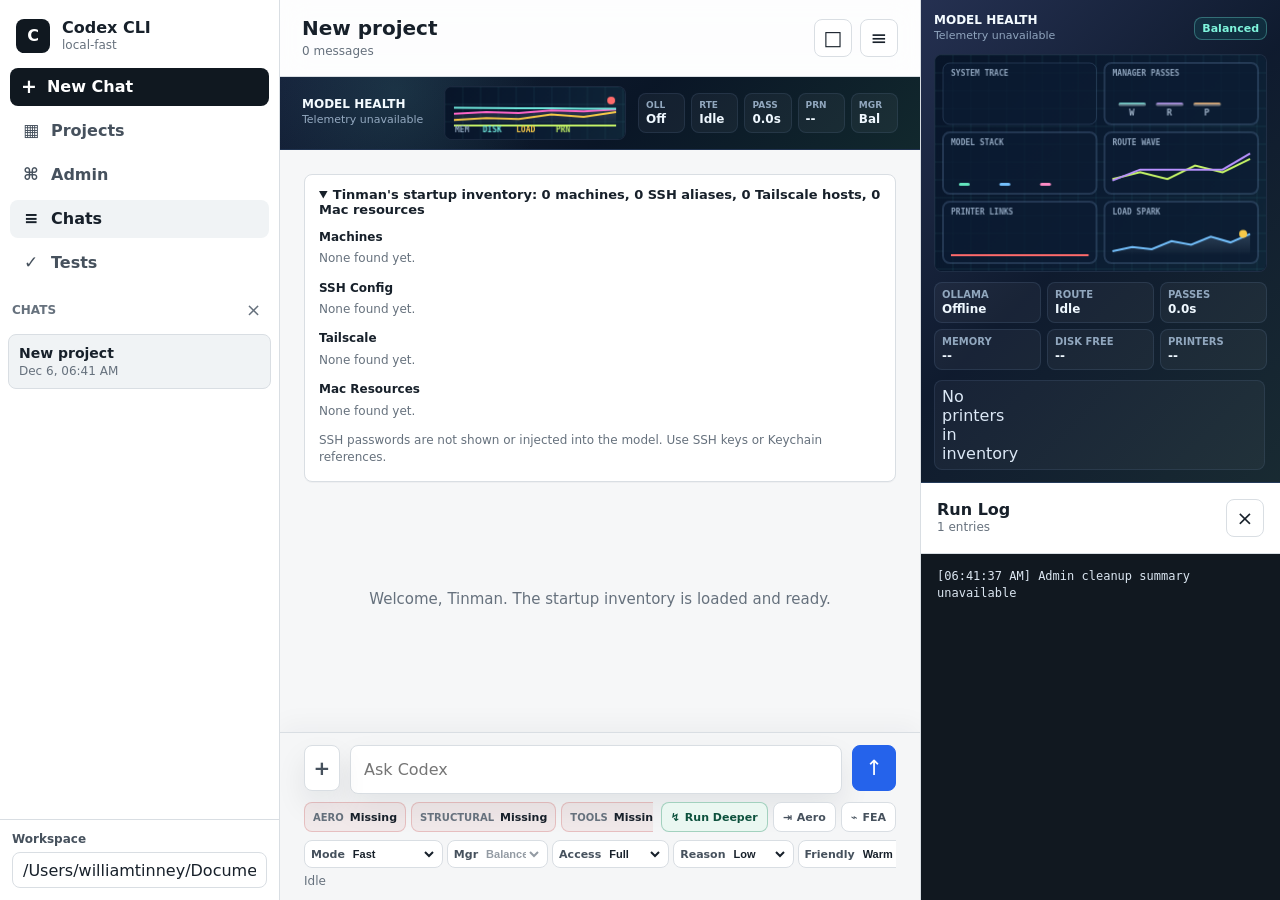
==== commit af8d93e2: "Add project apply executor and quality tests" ====
--- a/Codex_CLI_UI/index.html
+++ b/Codex_CLI_UI/index.html
@@ -295,6 +295,7 @@
                 <option value="local-coder" data-reasoning="medium">Coder</option>
                 <option value="local-review" data-reasoning="high">Review</option>
                 <option value="local-research" data-reasoning="high">Local Research</option>
+                <option value="research-apply" data-reasoning="high">Research + Apply</option>
                 <option value="cloud-research" data-reasoning="high">Cloud Research</option>
               </select>
             </label>
--- a/styles.css
+++ b/styles.css
@@ -722,6 +722,7 @@
 }
 
 .admin-summary-grid,
+.printing-pack-summary-grid,
 .improvement-summary-grid,
 .self-healing-summary-grid {
   display: grid;
@@ -795,11 +796,98 @@
   line-height: 1.3;
 }
 
+.admin-card-heading-row {
+  display: flex;
+  align-items: center;
+  justify-content: space-between;
+  gap: 12px;
+  margin-bottom: 10px;
+}
+
+.admin-card-heading-row h3 {
+  margin-bottom: 0;
+}
+
+.engineering-admin-grid {
+  display: grid;
+  grid-template-columns: repeat(2, minmax(0, 1fr));
+  gap: 10px;
+}
+
+.engineering-pack-card {
+  display: grid;
+  gap: 10px;
+  min-width: 0;
+  border: 1px solid #dbe4ee;
+  border-radius: 8px;
+  padding: 12px;
+  background: #f8fafc;
+}
+
+.engineering-pack-card.ready {
+  border-color: rgba(24, 134, 91, 0.28);
+}
+
+.engineering-pack-card.partial {
+  border-color: rgba(161, 92, 3, 0.26);
+}
+
+.engineering-pack-card.missing {
+  border-color: rgba(189, 44, 44, 0.26);
+}
+
+.engineering-pack-card-header {
+  display: flex;
+  align-items: center;
+  justify-content: space-between;
+  gap: 10px;
+}
+
+.engineering-pack-card-header strong {
+  min-width: 0;
+  overflow: hidden;
+  font-size: 13px;
+  text-overflow: ellipsis;
+  white-space: nowrap;
+}
+
+.engineering-tool-list {
+  display: flex;
+  flex-wrap: wrap;
+  gap: 6px;
+}
+
+.engineering-tool-chip {
+  display: inline-flex;
+  align-items: center;
+  min-height: 24px;
+  border: 1px solid #d9e2ea;
+  border-radius: 7px;
+  padding: 0 7px;
+  background: #fff;
+  color: var(--muted-strong);
+  font-size: 11px;
+  font-weight: 750;
+}
+
+.engineering-tool-chip.ready {
+  border-color: rgba(24, 134, 91, 0.25);
+  background: rgba(24, 134, 91, 0.07);
+  color: #0d513d;
+}
+
+.engineering-tool-chip.missing {
+  border-color: rgba(189, 44, 44, 0.22);
+  background: rgba(189, 44, 44, 0.06);
+  color: #8a1f1f;
+}
+
 .admin-project-tree,
 .admin-knowledge-list,
 .admin-topic-list,
 .benchmark-list,
 .package-health-list,
+.printing-pack-list,
 .improvement-list,
 .self-healing-list,
 .self-patch-list {
@@ -812,6 +900,7 @@
 .benchmark-row,
 .package-health-row,
 .package-health-summary,
+.printing-pack-row,
 .improvement-row,
 .self-healing-row,
 .self-patch-row {
@@ -1087,6 +1176,74 @@
 
 .package-health-row.fail span {
   color: var(--danger);
+}
+
+.printing-pack-summary-grid {
+  grid-template-columns: repeat(6, minmax(0, 1fr));
+  margin-bottom: 10px;
+}
+
+.printing-pack-row {
+  display: grid;
+  grid-template-columns: minmax(0, 1fr) minmax(240px, 0.75fr);
+  gap: 12px;
+  padding: 10px;
+}
+
+.printing-pack-copy {
+  display: grid;
+  gap: 5px;
+  min-width: 0;
+}
+
+.printing-pack-copy strong,
+.printing-pack-copy span,
+.printing-pack-copy p {
+  overflow: hidden;
+  text-overflow: ellipsis;
+}
+
+.printing-pack-copy strong {
+  font-size: 13px;
+  line-height: 1.3;
+}
+
+.printing-pack-copy span {
+  color: var(--muted);
+  font-size: 11px;
+  font-weight: 850;
+  text-transform: uppercase;
+  white-space: nowrap;
+}
+
+.printing-pack-copy p {
+  margin: 0;
+  color: var(--muted-strong);
+  font-size: 12px;
+  line-height: 1.45;
+}
+
+.printing-pack-tags {
+  display: flex;
+  flex-wrap: wrap;
+  align-content: flex-start;
+  justify-content: flex-end;
+  gap: 6px;
+  min-width: 0;
+}
+
+.printing-pack-tags span {
+  display: inline-flex;
+  align-items: center;
+  max-width: 100%;
+  min-height: 24px;
+  border: 1px solid #d9e2ea;
+  border-radius: 7px;
+  padding: 0 7px;
+  background: #fff;
+  color: var(--muted-strong);
+  font-size: 11px;
+  font-weight: 750;
 }
 
 .self-healing-layout {
@@ -1637,6 +1794,35 @@
   flex: 0 0 auto;
 }
 
+.message-actions {
+  display: flex;
+  align-items: center;
+  justify-content: flex-end;
+  gap: 6px;
+  margin-top: 8px;
+}
+
+.message-action-button {
+  border: 1px solid #cad8d0;
+  border-radius: 7px;
+  padding: 4px 8px;
+  background: #f7faf8;
+  color: var(--muted-strong);
+  font-size: 11px;
+  font-weight: 750;
+  cursor: pointer;
+}
+
+.message-action-button:hover {
+  border-color: var(--accent);
+  color: var(--text);
+}
+
+.message-action-button:disabled {
+  cursor: default;
+  opacity: 0.65;
+}
+
 .feedback-actions {
   display: flex;
   align-items: center;
@@ -1862,6 +2048,112 @@
 
 .attachment-tray[hidden] {
   display: none;
+}
+
+.engineering-strip {
+  display: flex;
+  align-items: center;
+  justify-content: space-between;
+  gap: 8px;
+  width: 100%;
+  max-width: 940px;
+  min-height: 32px;
+  margin: 7px auto 0;
+}
+
+.engineering-pack-status,
+.engineering-actions {
+  display: flex;
+  align-items: center;
+  gap: 5px;
+  min-width: 0;
+}
+
+.engineering-pack-status {
+  flex: 1 1 auto;
+  overflow-x: auto;
+  scrollbar-width: none;
+}
+
+.engineering-pack-status::-webkit-scrollbar {
+  display: none;
+}
+
+.engineering-actions {
+  flex: 0 0 auto;
+}
+
+.engineering-pack,
+.analysis-button {
+  display: inline-flex;
+  align-items: center;
+  flex: 0 0 auto;
+  min-height: 30px;
+  border: 1px solid var(--line);
+  border-radius: 8px;
+  background: var(--panel);
+}
+
+.engineering-pack {
+  gap: 6px;
+  padding: 0 8px;
+  color: var(--muted-strong);
+  font-size: 11px;
+  font-weight: 750;
+}
+
+.engineering-pack span {
+  color: var(--muted);
+  font-size: 10px;
+  font-weight: 850;
+  text-transform: uppercase;
+}
+
+.engineering-pack strong {
+  color: var(--text);
+  font-size: 11px;
+  font-weight: 850;
+  white-space: nowrap;
+}
+
+.engineering-pack.ready {
+  border-color: rgba(24, 134, 91, 0.28);
+  background: rgba(24, 134, 91, 0.07);
+}
+
+.engineering-pack.partial {
+  border-color: rgba(161, 92, 3, 0.25);
+  background: rgba(161, 92, 3, 0.07);
+}
+
+.engineering-pack.missing {
+  border-color: rgba(189, 44, 44, 0.22);
+  background: rgba(189, 44, 44, 0.06);
+}
+
+.analysis-button {
+  gap: 5px;
+  padding: 0 9px;
+  color: var(--muted-strong);
+  font-size: 11px;
+  font-weight: 850;
+  cursor: pointer;
+}
+
+.analysis-button.primary {
+  border-color: rgba(24, 134, 91, 0.34);
+  background: #eaf7f1;
+  color: #0d513d;
+}
+
+.analysis-button:hover {
+  border-color: rgba(24, 134, 91, 0.45);
+  color: var(--text);
+}
+
+.analysis-button:disabled {
+  cursor: default;
+  opacity: 0.55;
 }
 
 .run-controls {
@@ -2062,6 +2354,12 @@
   font-size: 21px;
 }
 
+.attach-picker {
+  position: relative;
+  width: 36px;
+  height: 46px;
+}
+
 .attach-button {
   width: 36px;
   height: 46px;
@@ -2074,19 +2372,45 @@
   font-size: 20px;
   font-weight: 800;
   box-shadow: var(--shadow);
-}
-
-.attach-button:hover {
+  pointer-events: none;
+}
+
+.file-input-overlay {
+  position: absolute;
+  inset: 0;
+  width: 36px;
+  height: 46px;
+  opacity: 0;
+  cursor: pointer;
+  z-index: 2;
+  font-size: 0;
+}
+
+.attach-picker:hover .attach-button {
   border-color: var(--accent);
   color: var(--text);
 }
 
+.file-input-overlay:focus-visible {
+  outline: none;
+}
+
+.attach-picker:focus-within .attach-button {
+  border-color: var(--accent);
+  outline: 3px solid rgba(37, 99, 235, 0.16);
+}
+
 .send-button:disabled,
 .attach-button:disabled,
+.file-input-overlay:disabled,
 .icon-text-button:disabled,
 .icon-button:disabled,
 .switch-button:disabled {
   cursor: not-allowed;
+  opacity: 0.55;
+}
+
+.attach-picker:has(.file-input-overlay:disabled) .attach-button {
   opacity: 0.55;
 }
 
@@ -2387,6 +2711,8 @@
   .test-summary-grid,
   .admin-summary-grid,
   .benchmark-summary-grid,
+  .engineering-admin-grid,
+  .printing-pack-summary-grid,
   .improvement-summary-grid,
   .self-healing-summary-grid {
     grid-template-columns: repeat(2, minmax(0, 1fr));
@@ -2397,6 +2723,11 @@
     grid-template-columns: 1fr;
   }
 
+  .admin-card-heading-row {
+    align-items: stretch;
+    flex-direction: column;
+  }
+
   .benchmark-row {
     grid-template-columns: 1fr;
   }
@@ -2405,12 +2736,17 @@
     justify-items: start;
   }
 
+  .printing-pack-row,
   .improvement-row,
   .self-healing-row,
   .self-patch-row {
     grid-template-columns: 1fr;
   }
 
+  .printing-pack-tags {
+    justify-content: flex-start;
+  }
+
   .improvement-actions {
     justify-content: flex-start;
     min-width: 0;
@@ -2448,6 +2784,24 @@
     padding: 12px;
   }
 
+  .engineering-strip {
+    align-items: stretch;
+    flex-direction: column;
+  }
+
+  .engineering-pack-status,
+  .engineering-actions {
+    width: 100%;
+  }
+
+  .engineering-actions {
+    justify-content: flex-start;
+  }
+
+  .analysis-button {
+    min-width: 0;
+  }
+
   .run-controls {
     align-items: center;
     margin-top: 7px;
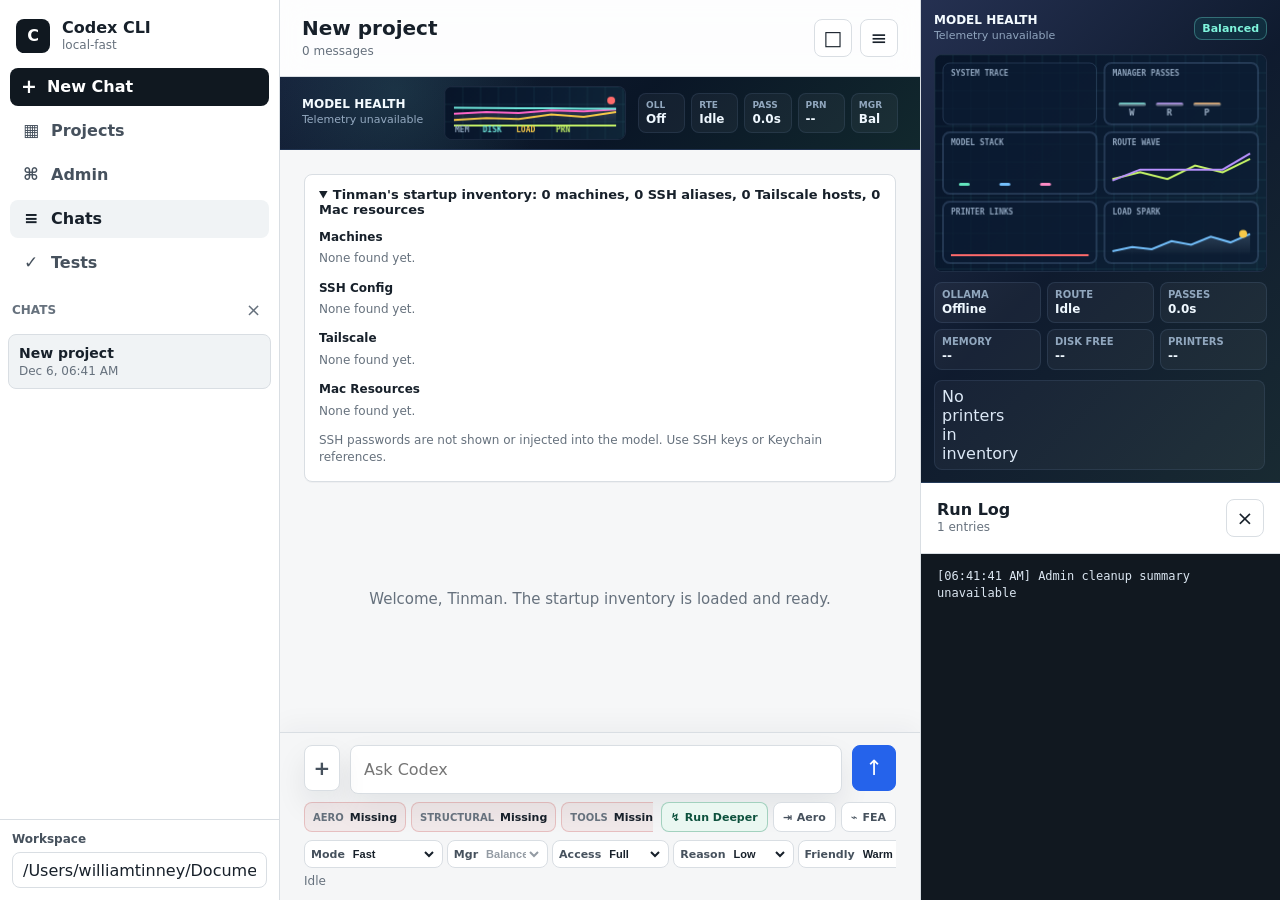
==== commit 4d05c6fc: "Make attach plus use native picker" ====
--- a/Codex_CLI_UI/index.html
+++ b/Codex_CLI_UI/index.html
@@ -244,10 +244,10 @@
         <section class="composer-wrap">
           <div class="composer">
             <div class="attach-picker">
-              <button class="attach-button" id="attachButton" type="button" title="Attach files" tabindex="-1" aria-hidden="true">
+              <button class="attach-button" id="attachButton" type="button" title="Attach files" aria-label="Attach files">
                 <span>+</span>
               </button>
-              <input id="fileInput" class="file-input-overlay" type="file" multiple aria-label="Attach files" />
+              <input id="fileInput" class="file-input-overlay" type="file" multiple tabindex="-1" aria-hidden="true" />
             </div>
             <textarea id="promptInput" rows="1" placeholder="Ask Codex"></textarea>
             <button class="send-button" id="sendButton" title="Send" aria-label="Send">
--- a/styles.css
+++ b/styles.css
@@ -1473,6 +1473,20 @@
   background: #f7faff;
 }
 
+.message.user.steering .message-body {
+  border-color: #f2c97d;
+  background: #fff9ec;
+}
+
+.message.user.steering .message-role::after {
+  content: " steer";
+  display: block;
+  color: #9a650b;
+  font-size: 10px;
+  font-weight: 800;
+  text-transform: uppercase;
+}
+
 .message-attachments {
   display: flex;
   flex-wrap: wrap;
@@ -2372,17 +2386,16 @@
   font-size: 20px;
   font-weight: 800;
   box-shadow: var(--shadow);
-  pointer-events: none;
+  cursor: pointer;
 }
 
 .file-input-overlay {
   position: absolute;
-  inset: 0;
-  width: 36px;
-  height: 46px;
+  left: -9999px;
+  width: 1px;
+  height: 1px;
   opacity: 0;
-  cursor: pointer;
-  z-index: 2;
+  pointer-events: none;
   font-size: 0;
 }
 
@@ -2391,11 +2404,7 @@
   color: var(--text);
 }
 
-.file-input-overlay:focus-visible {
-  outline: none;
-}
-
-.attach-picker:focus-within .attach-button {
+.attach-button:focus-visible {
   border-color: var(--accent);
   outline: 3px solid rgba(37, 99, 235, 0.16);
 }
@@ -2407,10 +2416,6 @@
 .icon-button:disabled,
 .switch-button:disabled {
   cursor: not-allowed;
-  opacity: 0.55;
-}
-
-.attach-picker:has(.file-input-overlay:disabled) .attach-button {
   opacity: 0.55;
 }
 
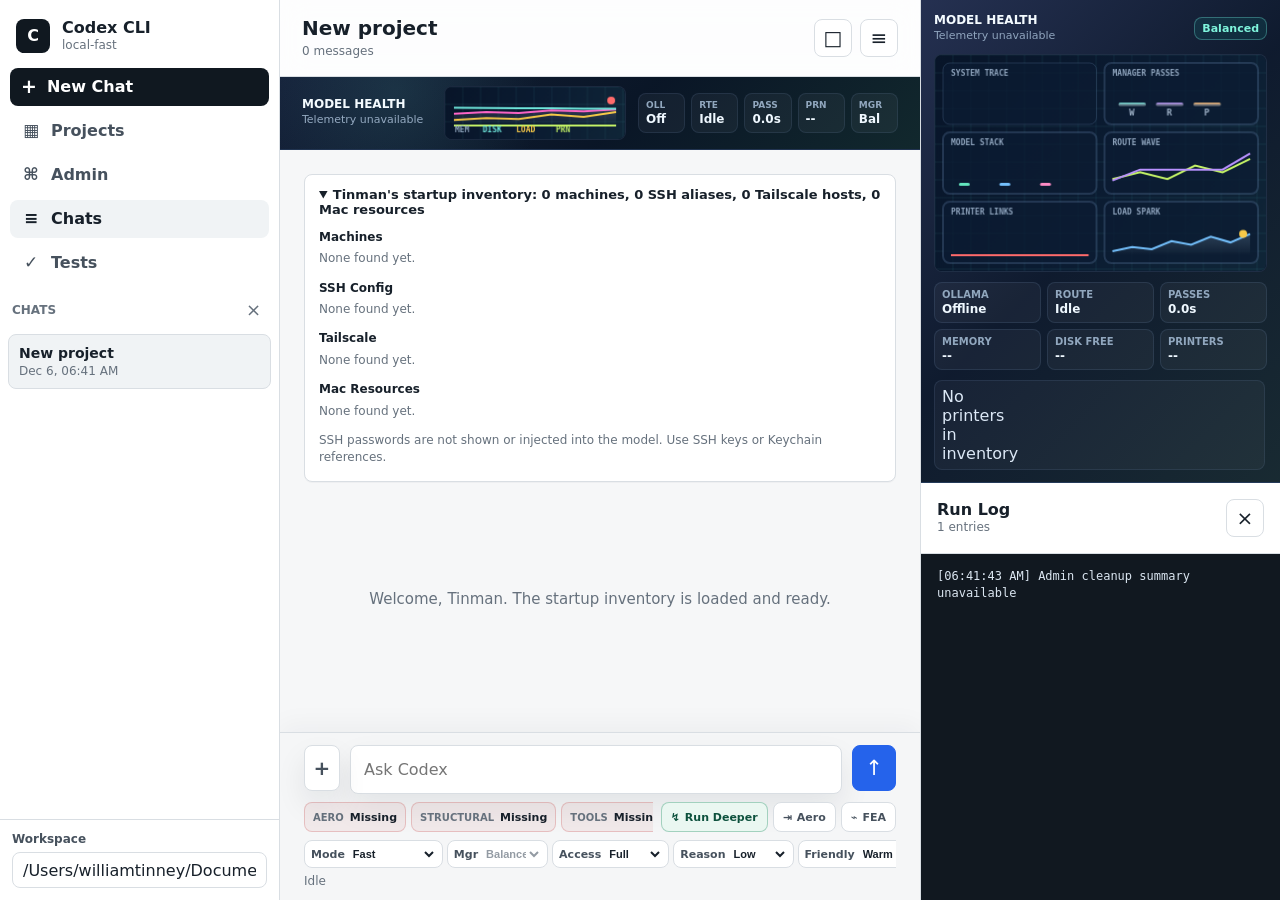
==== commit 3745033b: "Add local reasoning tool pack" ====
--- a/Codex_CLI_UI/index.html
+++ b/Codex_CLI_UI/index.html
@@ -192,8 +192,8 @@
             </section>
           </div>
           <section class="admin-card engineering-admin-card">
-            <h3>Engineering Analysis Packs</h3>
-            <div class="engineering-admin-grid" id="engineeringAdminGrid" aria-label="Engineering analysis pack status"></div>
+            <h3>Analysis Tool Packs</h3>
+            <div class="engineering-admin-grid" id="engineeringAdminGrid" aria-label="Analysis tool pack status"></div>
           </section>
           <section class="admin-card printing-expert-card">
             <div class="admin-card-heading-row">
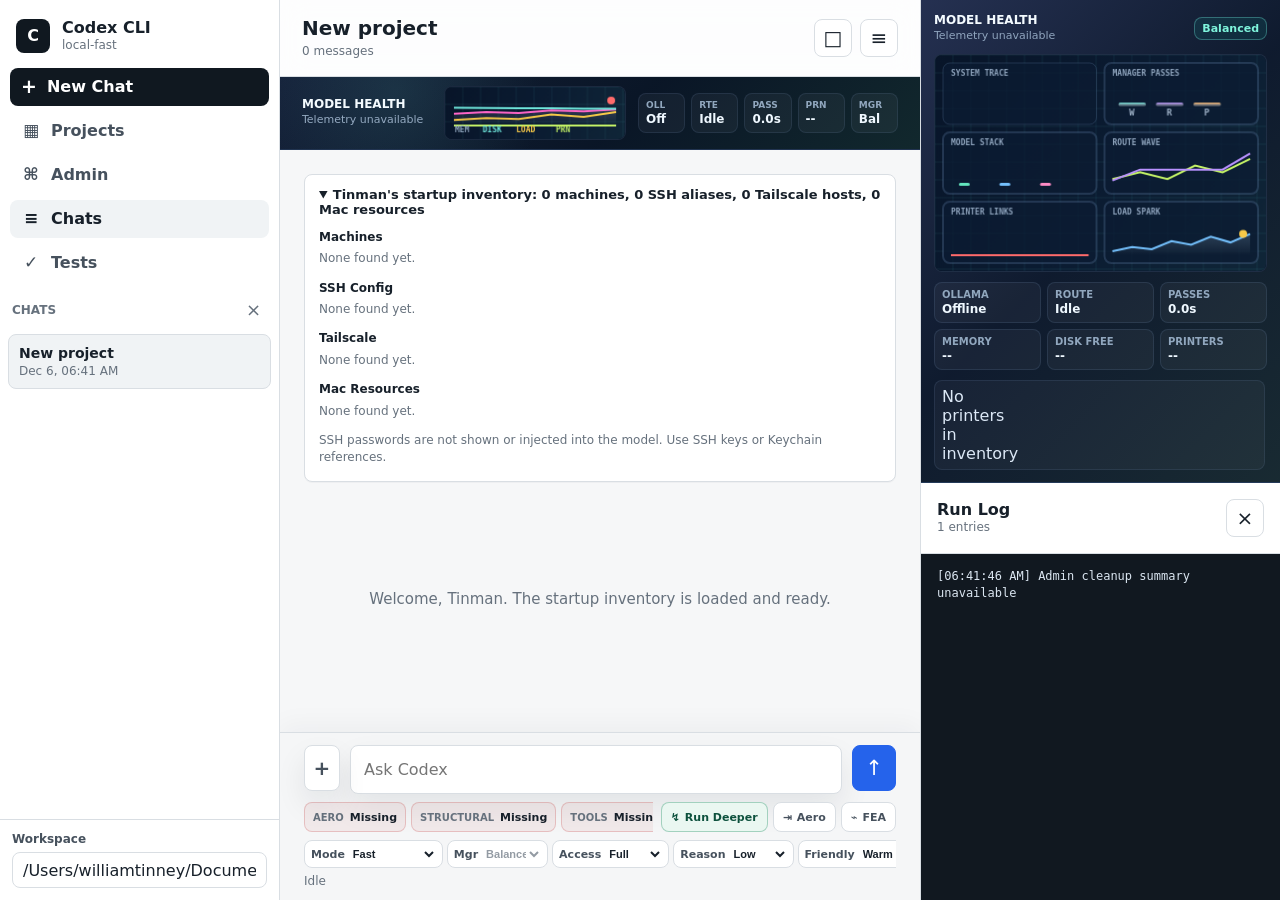
==== commit 56105d2a: "Add Qwen deep review guardrails" ====
--- a/Codex_CLI_UI/index.html
+++ b/Codex_CLI_UI/index.html
@@ -294,6 +294,7 @@
                 <option value="local-oss" data-reasoning="medium">Careful</option>
                 <option value="local-coder" data-reasoning="medium">Coder</option>
                 <option value="local-review" data-reasoning="high">Review</option>
+                <option value="local-deep-review" data-reasoning="high">Deep Review</option>
                 <option value="local-research" data-reasoning="high">Local Research</option>
                 <option value="research-apply" data-reasoning="high">Research + Apply</option>
                 <option value="cloud-research" data-reasoning="high">Cloud Research</option>
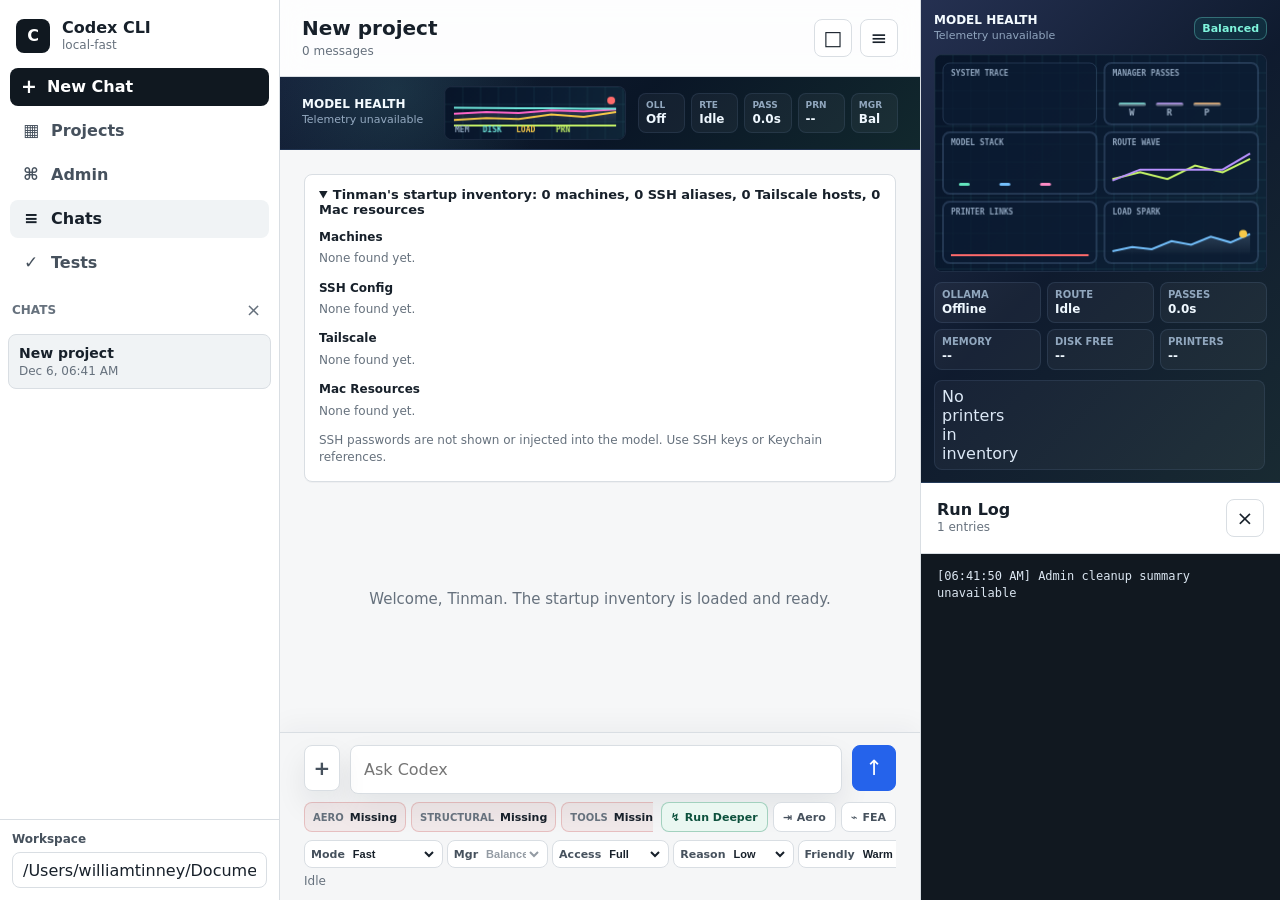
==== commit 68a926e8: "Publish sanitized Codex CLI UI release" ====
--- a/Codex_CLI_UI/index.html
+++ b/Codex_CLI_UI/index.html
@@ -405,6 +405,6 @@
       </aside>
     </div>
 
-    <script src="/app.js"></script>
+    <script src="/app.js?v=20260704-self-repair-work-orders"></script>
   </body>
 </html>
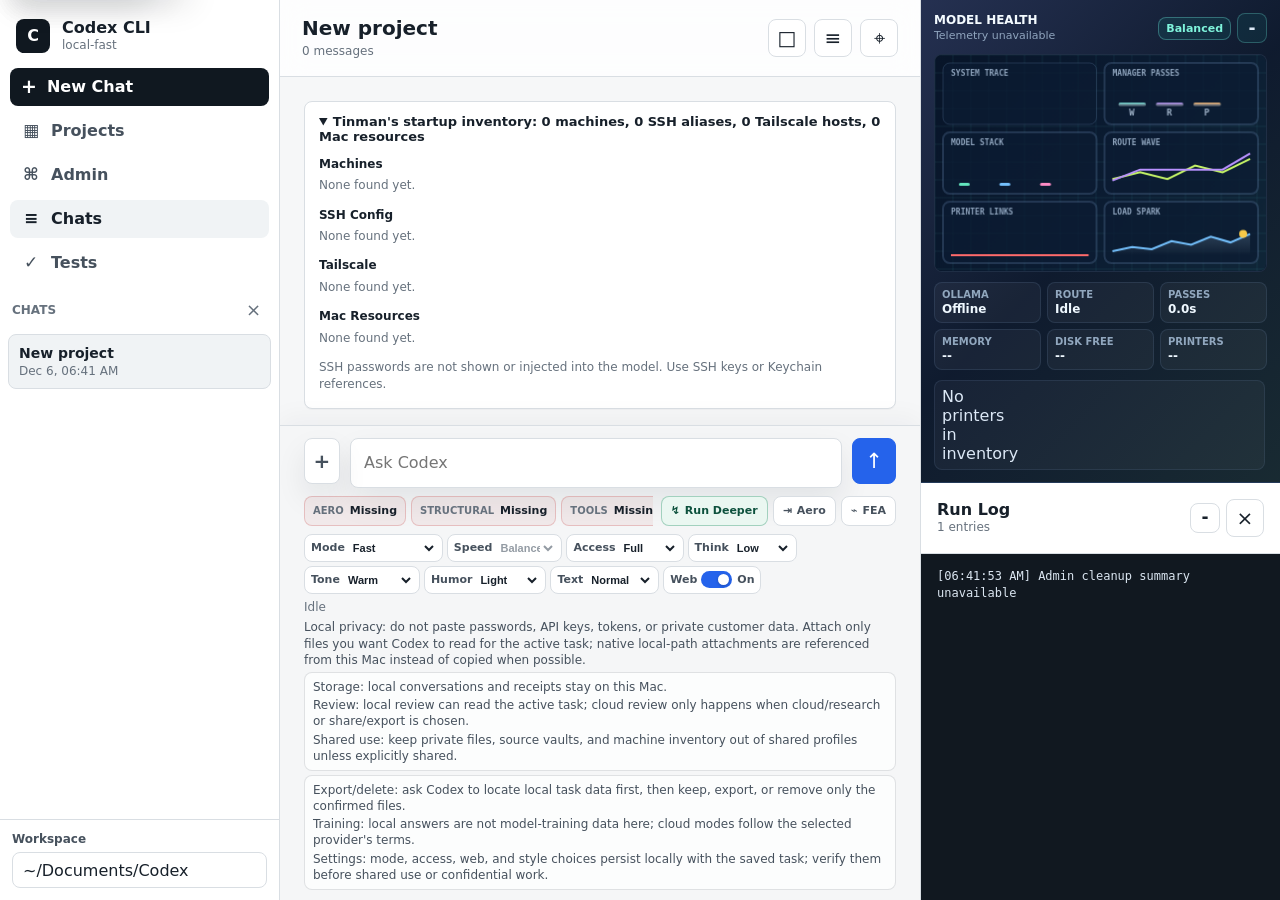
==== commit ee42eecf: "Polish Codex CLI UI routing and release gates" ====
--- a/Codex_CLI_UI/index.html
+++ b/Codex_CLI_UI/index.html
@@ -4,10 +4,14 @@
     <meta charset="utf-8" />
     <meta name="viewport" content="width=device-width, initial-scale=1" />
     <title>Codex CLI</title>
-    <link rel="stylesheet" href="/styles.css" />
+    <link rel="icon" href="data:," />
+    <link rel="stylesheet" href="/styles.css?v=20260718-session-compass" />
   </head>
   <body>
-    <div class="app-shell">
+    <a class="skip-link" href="#conversation">Skip to chat</a>
+    <a class="skip-link" href="#promptInput">Skip to composer</a>
+    <a class="skip-link" href="#logOutput">Skip to run log</a>
+    <div class="app-shell" id="appShell">
       <aside class="sidebar">
         <div class="brand-row">
           <div class="brand-mark" aria-hidden="true">C</div>
@@ -84,46 +88,77 @@
             <div class="thread-meta" id="threadMeta">Ready</div>
           </div>
           <div class="topbar-actions">
+            <button class="icon-button mobile-new-thread-button" id="mobileNewThreadButton" title="New chat" aria-label="New chat">
+              <span>+</span>
+            </button>
+            <label class="sr-only" for="mobileViewSelect">View</label>
+            <select class="mobile-view-select" id="mobileViewSelect" aria-label="View">
+              <option value="chats">Chats</option>
+              <option value="projects">Projects</option>
+              <option value="admin">Admin</option>
+              <option value="tests">Tests</option>
+            </select>
             <button class="icon-button" id="copyButton" title="Copy transcript" aria-label="Copy transcript">
               <span>□</span>
             </button>
             <button class="icon-button" id="toggleLogButton" title="Toggle log" aria-label="Toggle log">
               <span>≡</span>
             </button>
+            <button class="icon-button" id="toggleSessionCompassButton" title="Open session compass" aria-label="Open session compass" aria-expanded="false" aria-controls="sessionCompassPanel">
+              <span>⌖</span>
+            </button>
           </div>
         </header>
 
-        <section class="monitor-strip" aria-label="Model health quick view">
-          <div class="monitor-strip-copy">
-            <div class="monitor-strip-title">Model Health</div>
-            <div class="monitor-strip-subtitle" id="stripStatusText">Collecting telemetry</div>
-          </div>
-          <canvas id="stripMonitorCanvas" width="520" height="104" aria-label="Live health sparkline"></canvas>
-          <div class="monitor-strip-metrics" aria-label="Quick telemetry summary">
-            <div class="strip-metric">
-              <span>OLL</span>
-              <strong id="stripOllamaText">Checking</strong>
-            </div>
-            <div class="strip-metric">
-              <span>RTE</span>
-              <strong id="stripRouteText">Idle</strong>
-            </div>
-            <div class="strip-metric">
-              <span>PASS</span>
-              <strong id="stripPassText">0.0s</strong>
-            </div>
-            <div class="strip-metric">
-              <span>PRN</span>
-              <strong id="stripPrinterText">--</strong>
-            </div>
-            <div class="strip-metric">
-              <span>MGR</span>
-              <strong id="stripManagerText">Balanced</strong>
-            </div>
-          </div>
-        </section>
-
-        <section class="conversation" id="conversation" aria-live="polite"></section>
+        <section class="session-compass" id="sessionCompassPanel" hidden aria-label="Session compass">
+          <div class="session-compass-header">
+            <h2>Session Compass</h2>
+            <button class="icon-button compact-icon-button" id="clearSessionCompassButton" type="button" title="Clear session compass" aria-label="Clear session compass">
+              <span>×</span>
+            </button>
+          </div>
+          <form class="session-compass-form" id="sessionCompassForm">
+            <label class="session-compass-field phase" for="sessionCompassPhase">
+              <span>Task Phase</span>
+              <select id="sessionCompassPhase">
+                <option value="active">Active</option>
+                <option value="verifying">Verifying</option>
+                <option value="awaiting-decision">Awaiting decision</option>
+                <option value="blocked">Blocked</option>
+                <option value="complete">Complete</option>
+              </select>
+            </label>
+            <label class="session-compass-field objective" for="sessionCompassObjective">
+              <span>Current Objective</span>
+              <textarea id="sessionCompassObjective" rows="2" maxlength="360"></textarea>
+            </label>
+            <label class="session-compass-field" for="sessionCompassDecisions">
+              <span>Decisions Made</span>
+              <textarea id="sessionCompassDecisions" rows="2" maxlength="720"></textarea>
+            </label>
+            <label class="session-compass-field" for="sessionCompassEvidence">
+              <span>Latest Evidence</span>
+              <textarea id="sessionCompassEvidence" rows="2" maxlength="720"></textarea>
+            </label>
+            <label class="session-compass-field" for="sessionCompassOpenQuestions">
+              <span>Open Questions</span>
+              <textarea id="sessionCompassOpenQuestions" rows="2" maxlength="720"></textarea>
+            </label>
+            <label class="session-compass-field next-step" for="sessionCompassNextStep">
+              <span>Next Step</span>
+              <textarea id="sessionCompassNextStep" rows="2" maxlength="420"></textarea>
+            </label>
+            <div class="session-compass-actions">
+              <button class="icon-text-button primary" id="saveSessionCompassButton" type="submit">
+                <span>✓</span>
+                <span>Save Context</span>
+              </button>
+              <span class="session-compass-status" id="sessionCompassStatus" role="status" aria-live="polite"></span>
+            </div>
+          </form>
+        </section>
+
+        <section class="conversation" id="conversation" role="log" aria-label="Chat messages" aria-live="polite" aria-relevant="additions text" aria-atomic="false" tabindex="0"></section>
 
         <section class="test-bench" id="testBench" hidden aria-label="Codex CLI UI test bench">
           <div class="test-bench-header">
@@ -187,8 +222,18 @@
               <div class="benchmark-list" id="benchmarkList" aria-label="Benchmark results"></div>
             </section>
             <section class="admin-card">
-              <h3>Package Health</h3>
+              <div class="admin-card-heading-row">
+                <h3>Package Health</h3>
+                <button class="icon-text-button compact" id="packageHealthFilterButton" type="button">
+                  <span>!</span>
+                  <span>Show Blockers</span>
+                </button>
+              </div>
               <div class="package-health-list" id="packageHealthList" aria-label="Package health checks"></div>
+            </section>
+            <section class="admin-card">
+              <h3>Verification Receipts</h3>
+              <div class="verification-summary-list" id="verificationSummaryList" aria-label="Verification receipt summary"></div>
             </section>
           </div>
           <section class="admin-card engineering-admin-card">
@@ -225,6 +270,47 @@
               </div>
             </div>
           </section>
+          <section class="admin-card working-profile-card" aria-label="Project working profile">
+            <div class="admin-card-heading-row">
+              <h3>Working Profile</h3>
+              <button class="icon-button compact-icon-button" id="clearWorkingProfileButton" type="button" title="Clear this project working profile" aria-label="Clear this project working profile">
+                <span>×</span>
+              </button>
+            </div>
+            <form class="working-profile-form" id="workingProfileForm">
+              <label class="working-profile-field" for="workingProfileProjectSelect">
+                <span>Project</span>
+                <select id="workingProfileProjectSelect" aria-label="Working profile project"></select>
+              </label>
+              <label class="working-profile-field" for="workingProfileObjective">
+                <span>Active Goal</span>
+                <textarea id="workingProfileObjective" rows="2" maxlength="320"></textarea>
+              </label>
+              <label class="working-profile-field" for="workingProfileAnswerStyle">
+                <span>Answer Style</span>
+                <textarea id="workingProfileAnswerStyle" rows="2" maxlength="320"></textarea>
+              </label>
+              <label class="working-profile-field" for="workingProfileTerminology">
+                <span>Terms &amp; Terminology</span>
+                <textarea id="workingProfileTerminology" rows="2" maxlength="420"></textarea>
+              </label>
+              <label class="working-profile-field" for="workingProfileConstraints">
+                <span>Constraints</span>
+                <textarea id="workingProfileConstraints" rows="2" maxlength="420"></textarea>
+              </label>
+              <label class="working-profile-confirm" for="workingProfileConfirm">
+                <input id="workingProfileConfirm" type="checkbox" />
+                <span>I confirm this should guide this project.</span>
+              </label>
+              <div class="working-profile-actions">
+                <button class="icon-text-button primary" id="saveWorkingProfileButton" type="submit">
+                  <span>✓</span>
+                  <span>Save Profile</span>
+                </button>
+                <span class="working-profile-status" id="workingProfileStatus" role="status" aria-live="polite"></span>
+              </div>
+            </form>
+          </section>
           <div class="admin-layout">
             <section class="admin-card">
               <h3>Project Folders</h3>
@@ -241,20 +327,26 @@
           </section>
         </section>
 
-        <section class="composer-wrap">
-          <div class="composer">
+        <section class="composer-wrap" aria-label="Message composer">
+          <div class="composer" role="form" aria-label="Send a message to Codex">
             <div class="attach-picker">
               <button class="attach-button" id="attachButton" type="button" title="Attach files" aria-label="Attach files">
                 <span>+</span>
               </button>
               <input id="fileInput" class="file-input-overlay" type="file" multiple tabindex="-1" aria-hidden="true" />
             </div>
-            <textarea id="promptInput" rows="1" placeholder="Ask Codex"></textarea>
-            <button class="send-button" id="sendButton" title="Send" aria-label="Send">
+            <label class="sr-only" for="promptInput">Message Codex</label>
+            <div class="sr-only" id="keyboardHelp">Press Command Enter or Control Enter to send. Press Command Period or Control Period to stop an active run. Press Escape to return to the composer. Press Option C outside the composer to focus chat messages, Option L to focus the run log, and Option N to start a new chat when no run is active.</div>
+            <div class="sr-only" id="promptGuidanceSummary">For better answers, include the goal, local files or devices, constraints, risk level, desired tone, length, and format. Codex may ask clarifying questions before expensive or risky work and should avoid unsafe prompts.</div>
+            <textarea id="promptInput" rows="1" placeholder="Ask Codex" aria-describedby="runState keyboardHelp promptGuidanceSummary privacyNotice privacyStorageSummary privacyControlsSummary"></textarea>
+            <button class="send-button" id="sendButton" title="Send" aria-label="Send" aria-keyshortcuts="Meta+Enter Control+Enter">
               <span>↑</span>
             </button>
-          </div>
-          <div class="attachment-tray" id="attachmentTray" aria-label="Attached files" hidden></div>
+            <button class="cancel-run-button" id="cancelRunButton" type="button" title="Stop current run" aria-label="Stop current run" aria-keyshortcuts="Meta+. Control+." hidden>
+              <span>■</span>
+            </button>
+          </div>
+          <div class="attachment-tray" id="attachmentTray" role="list" aria-label="Attached files" hidden></div>
           <div class="engineering-strip" id="engineeringStrip" aria-label="Engineering analysis tools">
             <div class="engineering-pack-status">
               <div class="engineering-pack" id="aeroPackStatus">
@@ -271,7 +363,7 @@
               </div>
             </div>
             <div class="engineering-actions">
-              <button class="analysis-button primary" id="runDeeperButton" type="button" title="Run the best deeper engineering analysis for this prompt">
+              <button class="analysis-button primary" id="runDeeperButton" type="button" title="Run the best deeper engineering analysis for this prompt" aria-label="Run deeper engineering analysis">
                 <span>↯</span>
                 <span>Run Deeper</span>
               </button>
@@ -279,7 +371,7 @@
                 <span>⇥</span>
                 <span>Aero</span>
               </button>
-              <button class="analysis-button" id="runStructuralButton" type="button" title="Run Structural FEA on the current prompt or attachment">
+              <button class="analysis-button" id="runStructuralButton" type="button" title="Run Structural FEA on the current prompt or attachment" aria-label="Run structural FEA analysis">
                 <span>⌁</span>
                 <span>FEA</span>
               </button>
@@ -301,7 +393,7 @@
               </select>
             </label>
             <label class="control-chip" for="managerDepthSelect">
-              <span>Mgr</span>
+              <span>Speed</span>
               <select id="managerDepthSelect" aria-label="Manager speed">
                 <option value="fast">Fast</option>
                 <option value="balanced">Balanced</option>
@@ -317,7 +409,7 @@
               </select>
             </label>
             <label class="control-chip" for="reasoningSelect">
-              <span>Reason</span>
+              <span>Think</span>
               <select id="reasoningSelect" aria-label="Reasoning level">
                 <option value="low">Low</option>
                 <option value="medium">Medium</option>
@@ -325,7 +417,7 @@
               </select>
             </label>
             <label class="control-chip" for="friendlinessSelect">
-              <span>Friendly</span>
+              <span>Tone</span>
               <select id="friendlinessSelect" aria-label="Friendliness level">
                 <option value="focused">Focused</option>
                 <option value="warm">Warm</option>
@@ -340,9 +432,16 @@
                 <option value="playful">Playful</option>
               </select>
             </label>
+            <label class="control-chip" for="textScaleSelect">
+              <span>Text</span>
+              <select id="textScaleSelect" aria-label="Text size">
+                <option value="normal">Normal</option>
+                <option value="large">Large</option>
+              </select>
+            </label>
             <div class="control-chip web-chip">
               <span>Web</span>
-              <button class="switch-button" id="webAccessToggle" type="button" role="switch" aria-checked="true">
+              <button class="switch-button" id="webAccessToggle" type="button" role="switch" aria-checked="true" aria-label="Web access">
                 <span class="switch-track" aria-hidden="true">
                   <span class="switch-thumb"></span>
                 </span>
@@ -350,61 +449,86 @@
               </button>
             </div>
           </div>
-          <div class="run-state" id="runState">Idle</div>
+          <div class="run-state" id="runState" role="status" aria-live="polite" aria-atomic="true" aria-label="Codex status: Idle" data-stage="idle">Idle</div>
+          <div class="privacy-notice" id="privacyNotice" role="note">Local privacy: do not paste passwords, API keys, tokens, or private customer data. Attach only files you want Codex to read for the active task; native local-path attachments are referenced from this Mac instead of copied when possible.</div>
+          <div class="privacy-storage-summary" id="privacyStorageSummary" role="note" aria-label="Privacy and storage summary">
+            <span>Storage: local conversations and receipts stay on this Mac.</span>
+            <span>Review: local review can read the active task; cloud review only happens when cloud/research or share/export is chosen.</span>
+            <span>Shared use: keep private files, source vaults, and machine inventory out of shared profiles unless explicitly shared.</span>
+          </div>
+          <div class="privacy-controls-summary" id="privacyControlsSummary" role="note" aria-label="Privacy controls summary">
+            <span>Export/delete: ask Codex to locate local task data first, then keep, export, or remove only the confirmed files.</span>
+            <span>Training: local answers are not model-training data here; cloud modes follow the selected provider's terms.</span>
+            <span>Settings: mode, access, web, and style choices persist locally with the saved task; verify them before shared use or confidential work.</span>
+          </div>
         </section>
       </main>
 
       <aside class="log-panel" id="logPanel" aria-label="Execution log">
-        <section class="monitor-panel" aria-label="Model health monitor">
+        <section class="monitor-panel dashboard-rail-panel" id="monitorPanel" aria-label="Model health monitor">
           <div class="monitor-header">
-            <div>
+            <div class="panel-title-copy">
               <div class="monitor-title">Model Health</div>
               <div class="monitor-subtitle" id="monitorStatusText">Collecting telemetry</div>
             </div>
-            <span class="monitor-pill" id="monitorManagerPill">Balanced</span>
-          </div>
-          <canvas id="monitorCanvas" width="640" height="420" aria-label="Live model health graph"></canvas>
-          <div class="monitor-metrics" aria-label="Telemetry summary">
-            <div class="monitor-metric">
-              <span>Ollama</span>
-              <strong id="monitorOllamaText">Checking</strong>
-            </div>
-            <div class="monitor-metric">
-              <span>Route</span>
-              <strong id="monitorRouteText">Idle</strong>
-            </div>
-            <div class="monitor-metric">
-              <span>Passes</span>
-              <strong id="monitorPassText">0.0s</strong>
-            </div>
-            <div class="monitor-metric">
-              <span>Memory</span>
-              <strong id="monitorMemoryText">--</strong>
-            </div>
-            <div class="monitor-metric">
-              <span>Disk Free</span>
-              <strong id="monitorDiskText">--</strong>
-            </div>
-            <div class="monitor-metric">
-              <span>Printers</span>
-              <strong id="monitorPrinterText">--</strong>
-            </div>
-          </div>
-          <div class="printer-list" id="printerList" aria-label="Printer link status"></div>
-        </section>
-        <div class="log-header">
-          <div>
-            <div class="log-title">Run Log</div>
-            <div class="log-subtitle" id="logSubtitle">No active run</div>
-          </div>
-          <button class="icon-button" id="clearLogButton" title="Clear log" aria-label="Clear log">
-            <span>×</span>
-          </button>
-        </div>
-        <pre class="log-output" id="logOutput"></pre>
+            <div class="panel-header-actions">
+              <span class="monitor-pill" id="monitorManagerPill">Balanced</span>
+              <button class="panel-minimize-button monitor-minimize-button" id="toggleMonitorPanelButton" type="button" title="Minimize Model Health" aria-label="Minimize Model Health" aria-expanded="true" aria-controls="monitorPanelBody">
+                <span>-</span>
+              </button>
+            </div>
+          </div>
+          <div class="monitor-panel-body" id="monitorPanelBody">
+            <canvas id="monitorCanvas" width="640" height="420" aria-label="Live model health graph"></canvas>
+            <div class="monitor-metrics" aria-label="Telemetry summary">
+              <div class="monitor-metric">
+                <span>Ollama</span>
+                <strong id="monitorOllamaText">Checking</strong>
+              </div>
+              <div class="monitor-metric">
+                <span>Route</span>
+                <strong id="monitorRouteText">Idle</strong>
+              </div>
+              <div class="monitor-metric">
+                <span>Passes</span>
+                <strong id="monitorPassText">0.0s</strong>
+              </div>
+              <div class="monitor-metric">
+                <span>Memory</span>
+                <strong id="monitorMemoryText">--</strong>
+              </div>
+              <div class="monitor-metric">
+                <span>Disk Free</span>
+                <strong id="monitorDiskText">--</strong>
+              </div>
+              <div class="monitor-metric">
+                <span>Printers</span>
+                <strong id="monitorPrinterText">--</strong>
+              </div>
+            </div>
+            <div class="printer-list" id="printerList" aria-label="Printer link status"></div>
+          </div>
+        </section>
+        <section class="run-log-panel dashboard-rail-panel" id="runLogPanel" aria-label="Run log">
+          <div class="log-header">
+            <div class="log-title-copy">
+              <div class="log-title">Run Log</div>
+              <div class="log-subtitle" id="logSubtitle">No active run</div>
+            </div>
+            <div class="panel-header-actions">
+              <button class="panel-minimize-button" id="toggleRunLogPanelButton" type="button" title="Minimize Run Log" aria-label="Minimize Run Log" aria-expanded="true" aria-controls="logOutput">
+                <span>-</span>
+              </button>
+              <button class="icon-button" id="clearLogButton" title="Clear log" aria-label="Clear log">
+                <span>×</span>
+              </button>
+            </div>
+          </div>
+          <pre class="log-output" id="logOutput" role="log" aria-label="Run log output" aria-live="polite" tabindex="0"></pre>
+        </section>
       </aside>
     </div>
 
-    <script src="/app.js?v=20260704-self-repair-work-orders"></script>
+    <script src="/app.js?v=20260717-dashboard-panels"></script>
   </body>
 </html>
--- a/styles.css
+++ b/styles.css
@@ -13,7 +13,7 @@
   --warn: #a15c03;
   --danger: #bd2c2c;
   --shadow: 0 14px 30px rgba(15, 23, 42, 0.08);
-  font-family: Inter, ui-sans-serif, system-ui, -apple-system, BlinkMacSystemFont, "Segoe UI", sans-serif;
+  font-family: -apple-system, BlinkMacSystemFont, "SF Pro Text", "Segoe UI", system-ui, sans-serif;
 }
 
 * {
@@ -38,8 +38,46 @@
   font: inherit;
 }
 
+:where(button, select, input, textarea, .message-body, .answer-text, .deliverable-label, .deliverable-path, .privacy-notice, .privacy-storage-summary, .privacy-controls-summary, .run-state) {
+  overflow-wrap: anywhere;
+}
+
 button {
   cursor: pointer;
+}
+
+.sr-only {
+  position: absolute;
+  width: 1px;
+  height: 1px;
+  padding: 0;
+  margin: -1px;
+  overflow: hidden;
+  clip: rect(0, 0, 0, 0);
+  white-space: nowrap;
+  border: 0;
+}
+
+.skip-link {
+  position: fixed;
+  top: 10px;
+  left: 10px;
+  z-index: 1000;
+  padding: 8px 12px;
+  border: 1px solid var(--accent);
+  border-radius: 8px;
+  background: var(--panel);
+  color: var(--accent-strong);
+  box-shadow: var(--shadow);
+  font-weight: 700;
+  transform: translateY(-140%);
+  transition: transform 120ms ease;
+}
+
+.skip-link:focus,
+.skip-link:focus-visible {
+  outline: 3px solid rgba(37, 99, 235, 0.22);
+  transform: translateY(0);
 }
 
 .app-shell {
@@ -48,6 +86,15 @@
   height: 100vh;
   min-height: 0;
   overflow: hidden;
+  transition: grid-template-columns 160ms ease;
+}
+
+.app-shell.log-collapsed {
+  grid-template-columns: 280px minmax(0, 1fr);
+}
+
+.app-shell.rail-compact {
+  grid-template-columns: 280px minmax(0, 1fr) 60px;
 }
 
 .sidebar,
@@ -97,6 +144,7 @@
 
 .icon-button,
 .icon-text-button,
+.cancel-run-button,
 .send-button {
   border: 1px solid var(--line);
   background: var(--panel);
@@ -108,6 +156,7 @@
 
 .icon-button:hover,
 .icon-text-button:hover,
+.cancel-run-button:hover,
 .send-button:hover {
   background: var(--panel-soft);
   border-color: #c6ccd3;
@@ -115,6 +164,7 @@
 
 .icon-button:active,
 .icon-text-button:active,
+.cancel-run-button:active,
 .send-button:active {
   transform: translateY(1px);
 }
@@ -134,6 +184,18 @@
   justify-content: center;
   gap: 8px;
   padding: 0 12px;
+}
+
+.icon-text-button.compact {
+  min-height: 30px;
+  padding: 0 10px;
+  font-size: 12px;
+}
+
+.icon-text-button.active {
+  border-color: rgba(32, 118, 189, 0.35);
+  background: rgba(32, 118, 189, 0.1);
+  color: var(--accent-strong);
 }
 
 .icon-text-button.primary,
@@ -380,6 +442,7 @@
 }
 
 .topbar {
+  grid-row: 1;
   display: flex;
   justify-content: space-between;
   align-items: center;
@@ -402,98 +465,129 @@
   gap: 8px;
 }
 
-.monitor-strip {
-  display: grid;
-  grid-template-columns: minmax(130px, 0.8fr) minmax(180px, 1.2fr) minmax(260px, 1fr);
-  align-items: center;
-  gap: 12px;
-  padding: 9px 22px;
-  border-bottom: 1px solid #213451;
-  background:
-    radial-gradient(circle at 18% 20%, rgba(111, 231, 220, 0.11), transparent 28%),
-    linear-gradient(135deg, rgba(16, 28, 53, 0.98), rgba(7, 19, 36, 0.99) 54%, rgba(13, 36, 41, 0.98));
-  color: #dce8f6;
-}
-
-.monitor-strip-copy {
-  min-width: 0;
-}
-
-.monitor-strip-title {
-  overflow: hidden;
-  color: #f4fbff;
-  font-size: 12px;
-  font-weight: 850;
-  letter-spacing: 0;
-  text-overflow: ellipsis;
-  text-transform: uppercase;
-  white-space: nowrap;
-}
-
-.monitor-strip-subtitle {
-  overflow: hidden;
-  margin-top: 2px;
-  color: #94a9c0;
-  font-size: 11px;
-  line-height: 1.35;
-  text-overflow: ellipsis;
-  white-space: nowrap;
-}
-
-#stripMonitorCanvas {
-  display: block;
-  width: 100%;
-  height: 54px;
-  min-width: 0;
-  border: 1px solid rgba(112, 139, 177, 0.18);
+.mobile-new-thread-button,
+.mobile-view-select {
+  display: none;
+}
+
+.mobile-view-select {
+  min-height: 38px;
+  max-width: 120px;
+  border: 1px solid var(--line);
   border-radius: 8px;
-  background: #091426;
-}
-
-.monitor-strip-metrics {
-  display: grid;
-  grid-template-columns: repeat(5, minmax(0, 1fr));
-  gap: 6px;
-  min-width: 0;
-}
-
-.strip-metric {
-  min-width: 0;
-  border: 1px solid rgba(112, 139, 177, 0.16);
-  border-radius: 8px;
-  padding: 6px 7px;
-  background: rgba(255, 255, 255, 0.045);
-}
-
-.strip-metric span,
-.strip-metric strong {
-  display: block;
-  overflow: hidden;
-  text-overflow: ellipsis;
-  white-space: nowrap;
-}
-
-.strip-metric span {
-  color: #91a7be;
-  font-size: 9px;
-  font-weight: 800;
-  text-transform: uppercase;
-}
-
-.strip-metric strong {
-  margin-top: 2px;
-  color: #eff8ff;
-  font-size: 12px;
-  font-weight: 850;
+  padding: 0 9px;
+  background: var(--panel);
+  color: var(--text);
+  font-weight: 700;
+}
+
+.mobile-view-select:focus {
+  border-color: var(--accent);
+  outline: 3px solid rgba(37, 99, 235, 0.16);
 }
 
 .conversation {
+  grid-row: 3;
   min-height: 0;
   overflow: auto;
   padding: 24px;
 }
 
+.session-compass {
+  grid-row: 2;
+  max-height: 42vh;
+  overflow: auto;
+  padding: 12px 22px;
+  border-bottom: 1px solid var(--line);
+  background: #f8fafc;
+}
+
+.session-compass-header,
+.session-compass-form {
+  max-width: 1120px;
+  margin: 0 auto;
+}
+
+.session-compass-header {
+  display: flex;
+  align-items: center;
+  justify-content: space-between;
+  gap: 12px;
+  margin-bottom: 10px;
+}
+
+.session-compass-header h2 {
+  margin: 0;
+  font-size: 14px;
+  line-height: 1.3;
+  letter-spacing: 0;
+}
+
+.session-compass-form {
+  display: grid;
+  grid-template-columns: repeat(2, minmax(0, 1fr));
+  gap: 10px;
+}
+
+.session-compass-field {
+  display: grid;
+  gap: 5px;
+  min-width: 0;
+  color: var(--muted-strong);
+  font-size: 11px;
+  font-weight: 800;
+  text-transform: uppercase;
+}
+
+.session-compass-field.objective,
+.session-compass-field.next-step,
+.session-compass-actions {
+  grid-column: 1 / -1;
+}
+
+.session-compass-field textarea,
+.session-compass-field select {
+  box-sizing: border-box;
+  width: 100%;
+  min-width: 0;
+  border: 1px solid #cbd8e5;
+  border-radius: 7px;
+  padding: 7px 8px;
+  background: #fff;
+  color: var(--text);
+  font-family: inherit;
+  font-size: 13px;
+  font-weight: 500;
+  line-height: 1.4;
+  letter-spacing: 0;
+  text-transform: none;
+}
+
+.session-compass-field textarea {
+  min-height: 56px;
+  resize: vertical;
+}
+
+.session-compass-field select {
+  min-height: 38px;
+  font-weight: 700;
+}
+
+.session-compass-actions {
+  display: flex;
+  align-items: center;
+  flex-wrap: wrap;
+  gap: 8px;
+}
+
+.session-compass-status {
+  color: var(--muted);
+  font-size: 12px;
+  line-height: 1.35;
+}
+
 .test-bench {
+  grid-row: 3;
   min-height: 0;
   overflow: auto;
   padding: 22px 24px;
@@ -682,6 +776,7 @@
 }
 
 .admin-panel {
+  grid-row: 3;
   min-height: 0;
   overflow: auto;
   padding: 22px 24px;
@@ -794,6 +889,87 @@
   margin-bottom: 10px;
   font-size: 14px;
   line-height: 1.3;
+}
+
+.compact-icon-button {
+  flex: 0 0 32px;
+  width: 32px;
+  height: 32px;
+}
+
+.working-profile-form {
+  display: grid;
+  grid-template-columns: minmax(180px, 0.8fr) repeat(2, minmax(0, 1fr));
+  gap: 10px;
+}
+
+.working-profile-field {
+  display: grid;
+  gap: 5px;
+  min-width: 0;
+  color: var(--muted-strong);
+  font-size: 11px;
+  font-weight: 800;
+  text-transform: uppercase;
+}
+
+.working-profile-field:first-child {
+  grid-column: 1 / -1;
+  max-width: 360px;
+}
+
+.working-profile-field textarea,
+.working-profile-field select {
+  box-sizing: border-box;
+  width: 100%;
+  min-width: 0;
+  border: 1px solid #cbd8e5;
+  border-radius: 7px;
+  padding: 7px 8px;
+  background: #fff;
+  color: var(--text);
+  font-family: inherit;
+  font-size: 13px;
+  font-weight: 500;
+  line-height: 1.4;
+  letter-spacing: 0;
+  text-transform: none;
+}
+
+.working-profile-field textarea {
+  min-height: 60px;
+  resize: vertical;
+}
+
+.working-profile-confirm,
+.working-profile-actions {
+  display: flex;
+  align-items: center;
+  gap: 8px;
+}
+
+.working-profile-confirm {
+  grid-column: 1 / -1;
+  color: var(--muted-strong);
+  font-size: 12px;
+  font-weight: 700;
+}
+
+.working-profile-confirm input {
+  width: 16px;
+  height: 16px;
+  margin: 0;
+}
+
+.working-profile-actions {
+  grid-column: 1 / -1;
+  flex-wrap: wrap;
+}
+
+.working-profile-status {
+  color: var(--muted);
+  font-size: 12px;
+  line-height: 1.35;
 }
 
 .admin-card-heading-row {
@@ -887,6 +1063,7 @@
 .admin-topic-list,
 .benchmark-list,
 .package-health-list,
+.verification-summary-list,
 .printing-pack-list,
 .improvement-list,
 .self-healing-list,
@@ -900,6 +1077,8 @@
 .benchmark-row,
 .package-health-row,
 .package-health-summary,
+.verification-summary-row,
+.verification-summary-header,
 .printing-pack-row,
 .improvement-row,
 .self-healing-row,
@@ -1176,6 +1355,80 @@
 
 .package-health-row.fail span {
   color: var(--danger);
+}
+
+.verification-summary-header {
+  padding: 9px 10px;
+  color: var(--muted-strong);
+  font-size: 12px;
+  font-weight: 850;
+  text-align: left;
+}
+
+.verification-summary-header.pass {
+  border-color: rgba(24, 134, 91, 0.28);
+  background: rgba(24, 134, 91, 0.08);
+  color: var(--ok);
+}
+
+.verification-summary-row {
+  display: grid;
+  grid-template-columns: minmax(0, 1fr) minmax(94px, auto);
+  gap: 4px 8px;
+  width: 100%;
+  padding: 9px 10px;
+  color: var(--text);
+  text-align: left;
+}
+
+.verification-summary-row strong,
+.verification-summary-row em,
+.verification-summary-row small,
+.verification-summary-row span {
+  overflow: hidden;
+  text-overflow: ellipsis;
+  white-space: nowrap;
+}
+
+.verification-summary-row strong {
+  min-width: 0;
+  font-size: 12px;
+}
+
+.verification-summary-row span {
+  justify-self: end;
+  color: var(--muted);
+  font-size: 11px;
+  font-weight: 850;
+  text-transform: uppercase;
+}
+
+.verification-summary-row em {
+  grid-column: 1 / -1;
+  color: var(--muted);
+  font-size: 11px;
+  font-style: normal;
+}
+
+.verification-summary-row small {
+  grid-column: 1 / -1;
+  color: var(--muted-strong);
+  font-size: 11px;
+  font-weight: 750;
+}
+
+.verification-summary-row.pass span {
+  color: var(--ok);
+}
+
+.verification-summary-row.warn span,
+.verification-summary-row.unknown span {
+  color: var(--warn);
+}
+
+.verification-summary-row:disabled {
+  cursor: default;
+  opacity: 0.78;
 }
 
 .printing-pack-summary-grid {
@@ -1286,7 +1539,8 @@
 .improvement-row.reviewed,
 .self-patch-row.reviewed,
 .self-healing-row.recovered,
-.self-healing-row.validated {
+.self-healing-row.validated,
+.self-healing-row.validated-resolved {
   border-color: rgba(24, 134, 91, 0.26);
   background: rgba(24, 134, 91, 0.06);
 }
@@ -1392,6 +1646,47 @@
   font-size: 15px;
 }
 
+.empty-state p {
+  margin: 0 0 14px;
+}
+
+.prompt-starter-grid {
+  display: flex;
+  flex-wrap: wrap;
+  justify-content: center;
+  gap: 8px;
+}
+
+.prompt-starter-button {
+  appearance: none;
+  border: 1px solid var(--line);
+  border-radius: 8px;
+  background: var(--panel);
+  color: var(--text);
+  cursor: pointer;
+  font: inherit;
+  font-size: 13px;
+  font-weight: 700;
+  line-height: 1.2;
+  max-width: 180px;
+  min-height: 36px;
+  padding: 8px 11px;
+  transition: border-color 0.16s ease, color 0.16s ease, transform 0.16s ease, box-shadow 0.16s ease;
+}
+
+.prompt-starter-button:hover {
+  border-color: var(--accent);
+  color: var(--accent-strong);
+  box-shadow: 0 8px 18px rgba(37, 99, 235, 0.08);
+  transform: translateY(-1px);
+}
+
+.prompt-starter-button:focus-visible {
+  border-color: var(--accent);
+  outline: 3px solid rgba(37, 99, 235, 0.18);
+  outline-offset: 2px;
+}
+
 .startup-card {
   max-width: 940px;
   margin: 0 auto 18px;
@@ -1443,34 +1738,44 @@
 
 .message {
   display: grid;
-  grid-template-columns: 82px minmax(0, 760px);
-  gap: 14px;
-  margin: 0 auto 18px;
-  max-width: 940px;
+  grid-template-columns: 72px minmax(0, 780px);
+  gap: 16px;
+  margin: 0 auto 22px;
+  max-width: 980px;
 }
 
 .message-role {
   color: var(--muted);
-  font-size: 12px;
-  font-weight: 750;
-  padding-top: 10px;
+  font-size: 13px;
+  font-weight: 650;
+  padding-top: 1px;
   text-align: right;
+  text-transform: none;
+}
+
+.message.provisional .message-role::after {
+  content: "draft";
+  display: block;
+  color: var(--muted-strong);
+  font-size: 10px;
+  font-weight: 800;
+  letter-spacing: 0;
   text-transform: uppercase;
 }
 
 .message-body {
-  border: 1px solid var(--line);
-  border-radius: 8px;
-  background: var(--panel);
-  padding: 14px 15px;
-  box-shadow: 0 1px 0 rgba(15, 23, 42, 0.03);
+  border: 1px solid transparent;
+  border-radius: 0;
+  background: transparent;
+  padding: 0;
+  box-shadow: none;
   overflow-wrap: anywhere;
-  line-height: 1.52;
+  line-height: 1.58;
 }
 
 .message.user .message-body {
-  border-color: #c8d8ff;
-  background: #f7faff;
+  border-color: transparent;
+  background: transparent;
 }
 
 .message.user.steering .message-body {
@@ -1543,7 +1848,7 @@
 }
 
 .message.assistant .message-body {
-  border-color: #d7e2dc;
+  border-color: transparent;
 }
 
 .message.running .message-body {
@@ -1568,11 +1873,11 @@
 }
 
 .thoughts-card {
-  margin-bottom: 12px;
-  padding: 10px 11px;
-  border: 1px solid #d5e1ed;
+  margin: 4px 0 12px;
+  padding: 9px 10px;
+  border: 1px solid #d9dee3;
   border-radius: 8px;
-  background: #f8fbfd;
+  background: #f8f9fa;
   color: var(--muted-strong);
   font-size: 12px;
   line-height: 1.4;
@@ -1622,8 +1927,10 @@
 }
 
 .answer-text {
-  display: grid;
-  gap: 10px;
+  display: block;
+  color: var(--text);
+  font-size: 14.5px;
+  letter-spacing: 0;
 }
 
 .response-package {
@@ -1646,6 +1953,23 @@
   display: grid;
   gap: 7px;
   padding: 10px;
+}
+
+.deliverables-more {
+  display: grid;
+  gap: 7px;
+}
+
+.deliverables-more summary {
+  width: fit-content;
+  color: var(--muted-strong);
+  font-size: 11px;
+  font-weight: 800;
+  cursor: pointer;
+}
+
+.deliverables-more .deliverable-row {
+  margin-top: 7px;
 }
 
 .package-title,
@@ -1842,9 +2166,10 @@
   align-items: center;
   flex-wrap: wrap;
   gap: 6px;
-  margin-top: 12px;
-  padding-top: 10px;
-  border-top: 1px solid #e4ece7;
+  margin-top: 8px;
+  padding-top: 0;
+  border-top: 0;
+  opacity: 0.78;
 }
 
 .feedback-button {
@@ -1863,7 +2188,48 @@
   color: var(--text);
 }
 
+.feedback-button.warning {
+  border-color: #e4b861;
+  background: #fff8e8;
+  color: #7a4b00;
+}
+
+.feedback-button.warning:hover {
+  border-color: var(--warn);
+  color: #5d3900;
+}
+
 .feedback-button:disabled {
+  cursor: default;
+  opacity: 0.65;
+}
+
+.feedback-category-select {
+  min-width: 126px;
+  max-width: 166px;
+  border: 1px solid #cad8d0;
+  border-radius: 7px;
+  padding: 4px 24px 4px 8px;
+  background: #f7faf8;
+  color: var(--muted-strong);
+  font: inherit;
+  font-size: 11px;
+  font-weight: 750;
+  line-height: 1.2;
+  cursor: pointer;
+}
+
+.feedback-category-select:hover {
+  border-color: var(--accent);
+  color: var(--text);
+}
+
+.feedback-category-select:focus-visible {
+  outline: 2px solid var(--accent);
+  outline-offset: 2px;
+}
+
+.feedback-category-select:disabled {
   cursor: default;
   opacity: 0.65;
 }
@@ -1884,17 +2250,17 @@
 .answer-text blockquote,
 .answer-text pre,
 .answer-text .table-wrap {
-  margin: 0;
+  margin: 0 0 10px;
 }
 
 .answer-text h2,
 .answer-text h3,
 .answer-text h4,
 .answer-text h5 {
-  margin: 4px 0 0;
+  margin: 14px 0 6px;
   color: var(--text);
-  font-size: 14px;
-  font-weight: 800;
+  font-size: 14.5px;
+  font-weight: 750;
   line-height: 1.35;
 }
 
@@ -1908,17 +2274,17 @@
 
 .answer-text ul,
 .answer-text ol {
-  display: grid;
-  gap: 5px;
+  display: block;
   padding-left: 20px;
 }
 
 .answer-text li {
+  margin: 3px 0;
   padding-left: 2px;
 }
 
 .answer-text strong {
-  font-weight: 800;
+  font-weight: 700;
 }
 
 .answer-text a {
@@ -1953,6 +2319,22 @@
   border-color: rgba(24, 134, 91, 0.28);
   background: rgba(24, 134, 91, 0.08);
   color: #0d513d;
+}
+
+.local-file-link[data-local-only="true"]::after {
+  content: "local";
+  display: inline-block;
+  margin-left: 4px;
+  padding: 0 4px;
+  border: 1px solid rgba(24, 134, 91, 0.24);
+  border-radius: 5px;
+  background: rgba(24, 134, 91, 0.08);
+  color: #0d513d;
+  font-size: 9px;
+  font-weight: 800;
+  line-height: 1.35;
+  text-transform: uppercase;
+  vertical-align: 0.08em;
 }
 
 .answer-text code {
@@ -1966,11 +2348,11 @@
 
 .answer-text pre {
   overflow: auto;
-  border: 1px solid #d6dee6;
+  border: 1px solid #d8dee4;
   border-radius: 8px;
   padding: 12px;
-  background: #111820;
-  color: #dbe6f1;
+  background: #f6f8fa;
+  color: #17202a;
   white-space: pre;
 }
 
@@ -1986,7 +2368,7 @@
 }
 
 .answer-text blockquote {
-  border-left: 3px solid #cbd8e5;
+  border-left: 3px solid #d0d7de;
   padding-left: 10px;
   color: var(--muted-strong);
 }
@@ -2038,7 +2420,12 @@
   border-bottom: 0;
 }
 
+.answer-text > :last-child {
+  margin-bottom: 0;
+}
+
 .composer-wrap {
+  grid-row: 4;
   min-width: 0;
   padding: 12px 24px 10px;
   border-top: 1px solid var(--line);
@@ -2172,14 +2559,14 @@
 
 .run-controls {
   display: flex;
-  flex-wrap: nowrap;
+  flex-wrap: wrap;
   gap: 4px;
   align-items: center;
   justify-content: flex-start;
   width: 100%;
   max-width: 940px;
   margin: 7px auto 0;
-  overflow-x: auto;
+  overflow-x: visible;
   scrollbar-width: none;
 }
 
@@ -2212,6 +2599,16 @@
   outline: 0;
 }
 
+.control-chip span,
+.switch-text,
+.analysis-button span,
+.sidebar-option span,
+.thread-name,
+.thread-date {
+  min-width: 0;
+  overflow-wrap: anywhere;
+}
+
 #modeSelect {
   width: 88px;
 }
@@ -2234,6 +2631,10 @@
 
 #humorSelect {
   width: 64px;
+}
+
+#textScaleSelect {
+  width: 66px;
 }
 
 .control-chip select:disabled {
@@ -2368,6 +2769,31 @@
   font-size: 21px;
 }
 
+.cancel-run-button {
+  width: 44px;
+  height: 46px;
+  display: grid;
+  place-items: center;
+  border-color: rgba(220, 38, 38, 0.32);
+  color: var(--danger);
+  font-size: 18px;
+  box-shadow: var(--shadow);
+}
+
+.cancel-run-button[hidden] {
+  display: none;
+}
+
+.cancel-run-button:hover {
+  border-color: rgba(220, 38, 38, 0.55);
+  background: rgba(220, 38, 38, 0.08);
+}
+
+.cancel-run-button:focus-visible {
+  border-color: var(--danger);
+  outline: 3px solid rgba(220, 38, 38, 0.18);
+}
+
 .attach-picker {
   position: relative;
   width: 36px;
@@ -2410,6 +2836,7 @@
 }
 
 .send-button:disabled,
+.cancel-run-button:disabled,
 .attach-button:disabled,
 .file-input-overlay:disabled,
 .icon-text-button:disabled,
@@ -2425,15 +2852,96 @@
   margin: 5px auto 0;
 }
 
+.privacy-notice,
+.privacy-storage-summary,
+.privacy-controls-summary {
+  width: 100%;
+  max-width: 940px;
+  margin: 4px auto 0;
+  color: var(--muted-strong);
+  font-size: 12px;
+  line-height: 1.35;
+}
+
+.privacy-storage-summary,
+.privacy-controls-summary {
+  display: grid;
+  gap: 2px;
+  padding: 6px 8px;
+  border: 1px solid rgba(70, 81, 93, 0.16);
+  border-radius: 8px;
+  background: rgba(255, 255, 255, 0.72);
+}
+
+:root[data-text-scale="large"] .answer-text {
+  font-size: 16px;
+  line-height: 1.65;
+}
+
+:root[data-text-scale="large"] textarea {
+  font-size: 16px;
+  line-height: 1.5;
+}
+
+:root[data-text-scale="large"] .message-role,
+:root[data-text-scale="large"] .run-state,
+:root[data-text-scale="large"] .privacy-notice,
+:root[data-text-scale="large"] .privacy-storage-summary,
+:root[data-text-scale="large"] .privacy-controls-summary {
+  font-size: 13px;
+  line-height: 1.45;
+}
+
+:root[data-text-scale="large"] .control-chip,
+:root[data-text-scale="large"] .control-chip select,
+:root[data-text-scale="large"] .switch-button {
+  font-size: 12px;
+}
+
 .log-panel {
   display: grid;
-  grid-template-rows: auto auto minmax(0, 1fr);
+  grid-template-rows: minmax(0, auto) minmax(0, 1fr);
   border-left: 1px solid var(--line);
   border-right: 0;
   min-width: 0;
+  overflow: hidden;
 }
 
 .log-panel.collapsed {
+  display: none;
+}
+
+.log-panel.monitor-minimized {
+  grid-template-rows: auto minmax(0, 1fr);
+}
+
+.log-panel.run-log-minimized {
+  grid-template-rows: minmax(0, 1fr) auto;
+}
+
+.log-panel.monitor-minimized.run-log-minimized {
+  align-content: start;
+  grid-template-rows: auto auto;
+}
+
+.dashboard-rail-panel {
+  min-width: 0;
+  min-height: 0;
+}
+
+.run-log-panel {
+  display: grid;
+  grid-template-rows: auto minmax(0, 1fr);
+  min-height: 0;
+  background: #111820;
+}
+
+.run-log-panel.minimized {
+  grid-template-rows: auto;
+}
+
+.monitor-panel.minimized .monitor-panel-body,
+.run-log-panel.minimized .log-output {
   display: none;
 }
 
@@ -2444,6 +2952,7 @@
   align-items: center;
   padding: 16px;
   border-bottom: 1px solid var(--line);
+  background: var(--panel);
 }
 
 .monitor-panel {
@@ -2456,11 +2965,80 @@
   color: #dce8f6;
 }
 
+.monitor-panel-body {
+  display: grid;
+  gap: 10px;
+  min-height: 0;
+}
+
 .monitor-header {
   display: flex;
   align-items: center;
   justify-content: space-between;
   gap: 10px;
+}
+
+.panel-title-copy,
+.log-title-copy {
+  min-width: 0;
+}
+
+.panel-header-actions {
+  display: flex;
+  align-items: center;
+  flex: 0 0 auto;
+  gap: 6px;
+}
+
+.panel-minimize-button {
+  display: grid;
+  place-items: center;
+  width: 30px;
+  height: 30px;
+  border: 1px solid var(--line);
+  border-radius: 8px;
+  background: var(--panel);
+  color: var(--text);
+  font-size: 17px;
+  font-weight: 800;
+  line-height: 1;
+}
+
+.panel-minimize-button:hover {
+  border-color: #c6ccd3;
+  background: var(--panel-soft);
+}
+
+.monitor-panel .panel-minimize-button {
+  border-color: rgba(111, 231, 220, 0.28);
+  background: rgba(20, 255, 214, 0.06);
+  color: #dce8f6;
+}
+
+.monitor-panel .panel-minimize-button:hover {
+  border-color: rgba(111, 231, 220, 0.48);
+  background: rgba(20, 255, 214, 0.12);
+}
+
+.app-shell.rail-compact .log-panel {
+  align-content: start;
+}
+
+.app-shell.rail-compact .monitor-header,
+.app-shell.rail-compact .log-header {
+  justify-content: center;
+  padding: 10px;
+}
+
+.app-shell.rail-compact .panel-title-copy,
+.app-shell.rail-compact .log-title-copy,
+.app-shell.rail-compact .monitor-pill,
+.app-shell.rail-compact #clearLogButton {
+  display: none;
+}
+
+.app-shell.rail-compact .panel-header-actions {
+  justify-content: center;
 }
 
 .monitor-title {
@@ -2644,12 +3222,9 @@
     grid-template-columns: 240px minmax(0, 1fr);
   }
 
-  .monitor-strip {
-    grid-template-columns: minmax(130px, 0.8fr) minmax(220px, 1.2fr);
-  }
-
-  .monitor-strip-metrics {
-    grid-column: 1 / -1;
+  .app-shell.log-collapsed,
+  .app-shell.rail-compact {
+    grid-template-columns: 240px minmax(0, 1fr);
   }
 
   .log-panel {
@@ -2674,25 +3249,41 @@
   }
 
   .topbar {
+    align-items: flex-start;
+    gap: 10px;
     padding: 14px 14px;
   }
 
-  .monitor-strip {
-    grid-template-columns: 1fr;
-    gap: 8px;
-    padding: 9px 12px;
-  }
-
-  #stripMonitorCanvas {
-    height: 48px;
-  }
-
-  .monitor-strip-metrics {
-    grid-template-columns: repeat(2, minmax(0, 1fr));
+  .topbar-actions {
+    flex-wrap: wrap;
+    justify-content: flex-end;
+  }
+
+  .mobile-new-thread-button {
+    display: grid;
+  }
+
+  .mobile-view-select {
+    display: block;
   }
 
   .conversation {
     padding: 16px 12px;
+  }
+
+  .session-compass {
+    max-height: 48vh;
+    padding: 12px;
+  }
+
+  .session-compass-form {
+    grid-template-columns: 1fr;
+  }
+
+  .session-compass-field.objective,
+  .session-compass-field.next-step,
+  .session-compass-actions {
+    grid-column: auto;
   }
 
   .test-bench,
@@ -2728,6 +3319,20 @@
     grid-template-columns: 1fr;
   }
 
+  .working-profile-form {
+    grid-template-columns: 1fr;
+  }
+
+  .working-profile-field:first-child {
+    grid-column: auto;
+    max-width: none;
+  }
+
+  .working-profile-confirm,
+  .working-profile-actions {
+    grid-column: auto;
+  }
+
   .admin-card-heading-row {
     align-items: stretch;
     flex-direction: column;
@@ -2812,6 +3417,18 @@
     margin-top: 7px;
   }
 
+  .log-panel {
+    grid-template-rows: auto minmax(0, 1fr);
+    inset: 12px 12px auto 12px;
+    width: auto;
+    height: min(44vh, 360px);
+    max-height: none;
+  }
+
+  .log-panel .monitor-panel {
+    display: none;
+  }
+
   .control-chip {
     width: auto;
     justify-content: flex-start;
@@ -2825,3 +3442,33 @@
     grid-template-columns: repeat(2, minmax(0, 1fr));
   }
 }
+
+@media (prefers-reduced-motion: reduce) {
+  *,
+  *::before,
+  *::after {
+    animation-duration: 0.001ms !important;
+    animation-iteration-count: 1 !important;
+    scroll-behavior: auto !important;
+    transition-duration: 0.001ms !important;
+  }
+}
+
+[dir="rtl"] .message,
+:dir(rtl) .message {
+  direction: rtl;
+}
+
+[dir="rtl"] .message-role,
+:dir(rtl) .message-role {
+  text-align: left;
+}
+
+[dir="rtl"] .composer,
+[dir="rtl"] .run-controls,
+[dir="rtl"] .engineering-strip,
+:dir(rtl) .composer,
+:dir(rtl) .run-controls,
+:dir(rtl) .engineering-strip {
+  direction: rtl;
+}
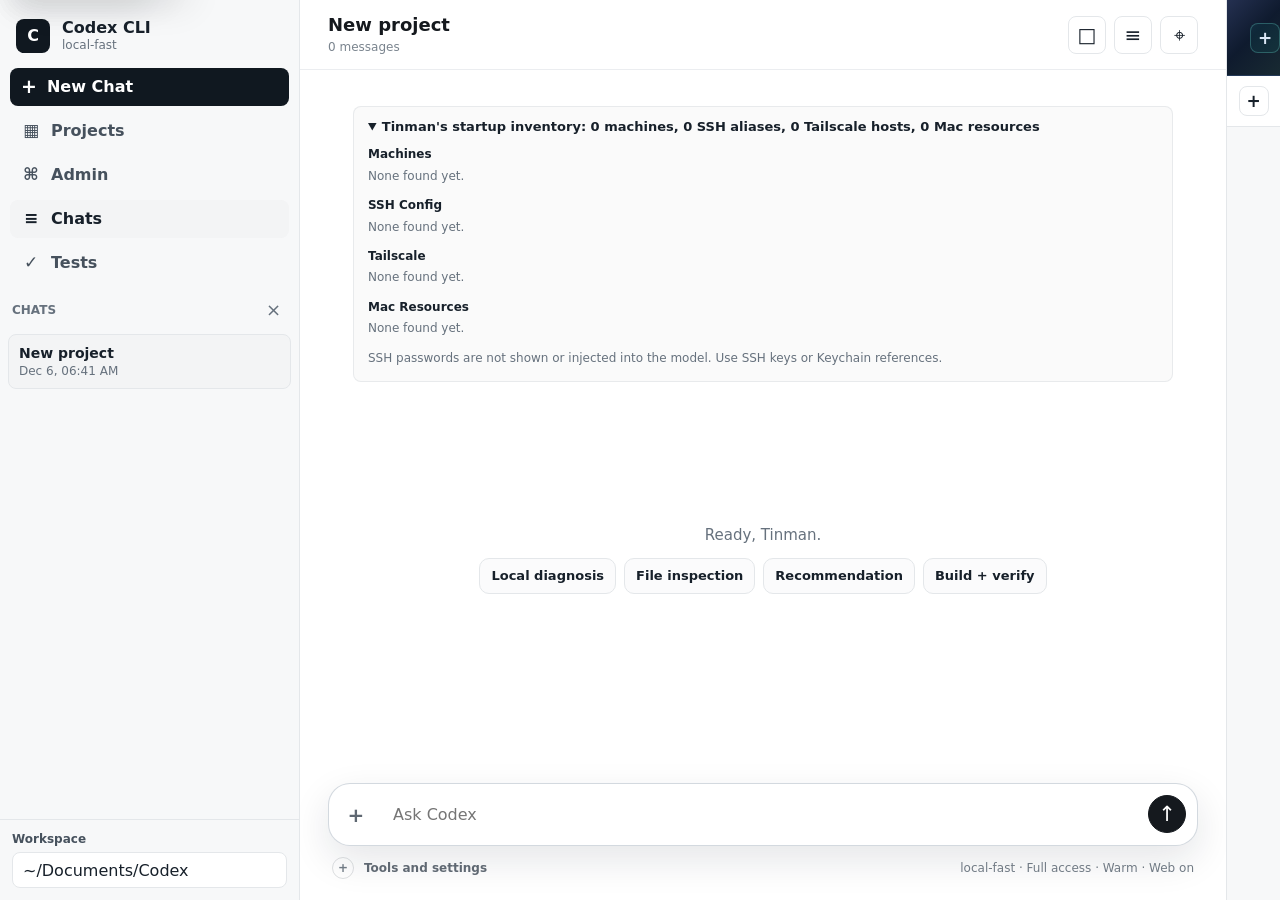
==== commit baa45f89: "Publish interaction intelligence release" ====
--- a/Codex_CLI_UI/index.html
+++ b/Codex_CLI_UI/index.html
@@ -5,7 +5,7 @@
     <meta name="viewport" content="width=device-width, initial-scale=1" />
     <title>Codex CLI</title>
     <link rel="icon" href="data:," />
-    <link rel="stylesheet" href="/styles.css?v=20260718-session-compass" />
+    <link rel="stylesheet" href="/styles.css?v=20260729-polished-chat-shell" />
   </head>
   <body>
     <a class="skip-link" href="#conversation">Skip to chat</a>
@@ -347,120 +347,128 @@
             </button>
           </div>
           <div class="attachment-tray" id="attachmentTray" role="list" aria-label="Attached files" hidden></div>
-          <div class="engineering-strip" id="engineeringStrip" aria-label="Engineering analysis tools">
-            <div class="engineering-pack-status">
-              <div class="engineering-pack" id="aeroPackStatus">
-                <span>Aero</span>
-                <strong id="aeroPackText">Checking</strong>
-              </div>
-              <div class="engineering-pack" id="structuralPackStatus">
-                <span>Structural</span>
-                <strong id="structuralPackText">Checking</strong>
-              </div>
-              <div class="engineering-pack" id="toolPackStatus">
-                <span>Tools</span>
-                <strong id="toolPackText">Checking</strong>
-              </div>
-            </div>
-            <div class="engineering-actions">
-              <button class="analysis-button primary" id="runDeeperButton" type="button" title="Run the best deeper engineering analysis for this prompt" aria-label="Run deeper engineering analysis">
-                <span>↯</span>
-                <span>Run Deeper</span>
-              </button>
-              <button class="analysis-button" id="runAeroButton" type="button" title="Run Aero/CFD preflight on the current prompt or attachment">
-                <span>⇥</span>
-                <span>Aero</span>
-              </button>
-              <button class="analysis-button" id="runStructuralButton" type="button" title="Run Structural FEA on the current prompt or attachment" aria-label="Run structural FEA analysis">
-                <span>⌁</span>
-                <span>FEA</span>
-              </button>
-            </div>
-          </div>
-          <div class="run-controls" aria-label="Codex run settings">
-            <label class="control-chip" for="modeSelect">
-              <span>Mode</span>
-              <select id="modeSelect" aria-label="Codex mode">
-                <option value="manager" data-reasoning="medium">Manager</option>
-                <option value="local-fast" data-reasoning="low">Fast</option>
-                <option value="local-oss" data-reasoning="medium">Careful</option>
-                <option value="local-coder" data-reasoning="medium">Coder</option>
-                <option value="local-review" data-reasoning="high">Review</option>
-                <option value="local-deep-review" data-reasoning="high">Deep Review</option>
-                <option value="local-research" data-reasoning="high">Local Research</option>
-                <option value="research-apply" data-reasoning="high">Research + Apply</option>
-                <option value="cloud-research" data-reasoning="high">Cloud Research</option>
-              </select>
-            </label>
-            <label class="control-chip" for="managerDepthSelect">
-              <span>Speed</span>
-              <select id="managerDepthSelect" aria-label="Manager speed">
-                <option value="fast">Fast</option>
-                <option value="balanced">Balanced</option>
-                <option value="full">Full</option>
-              </select>
-            </label>
-            <label class="control-chip" for="accessSelect">
-              <span>Access</span>
-              <select id="accessSelect" aria-label="Codex access level">
-                <option value="read-only">Read</option>
-                <option value="workspace-write">Workspace</option>
-                <option value="danger-full-access">Full</option>
-              </select>
-            </label>
-            <label class="control-chip" for="reasoningSelect">
-              <span>Think</span>
-              <select id="reasoningSelect" aria-label="Reasoning level">
-                <option value="low">Low</option>
-                <option value="medium">Medium</option>
-                <option value="high">High</option>
-              </select>
-            </label>
-            <label class="control-chip" for="friendlinessSelect">
-              <span>Tone</span>
-              <select id="friendlinessSelect" aria-label="Friendliness level">
-                <option value="focused">Focused</option>
-                <option value="warm">Warm</option>
-                <option value="high">High</option>
-              </select>
-            </label>
-            <label class="control-chip" for="humorSelect">
-              <span>Humor</span>
-              <select id="humorSelect" aria-label="Humor level">
-                <option value="off">Off</option>
-                <option value="light">Light</option>
-                <option value="playful">Playful</option>
-              </select>
-            </label>
-            <label class="control-chip" for="textScaleSelect">
-              <span>Text</span>
-              <select id="textScaleSelect" aria-label="Text size">
-                <option value="normal">Normal</option>
-                <option value="large">Large</option>
-              </select>
-            </label>
-            <div class="control-chip web-chip">
-              <span>Web</span>
-              <button class="switch-button" id="webAccessToggle" type="button" role="switch" aria-checked="true" aria-label="Web access">
-                <span class="switch-track" aria-hidden="true">
-                  <span class="switch-thumb"></span>
-                </span>
-                <span class="switch-text" id="webAccessLabel">On</span>
-              </button>
-            </div>
-          </div>
+          <details class="composer-tools" id="composerToolsDrawer">
+            <summary>
+              <span>Tools and settings</span>
+              <span class="composer-tools-summary" id="composerToolsSummary">Local · Warm · Web on</span>
+            </summary>
+            <div class="composer-tools-body">
+              <div class="engineering-strip" id="engineeringStrip" aria-label="Engineering analysis tools">
+                <div class="engineering-pack-status">
+                  <div class="engineering-pack" id="aeroPackStatus">
+                    <span>Aero</span>
+                    <strong id="aeroPackText">Checking</strong>
+                  </div>
+                  <div class="engineering-pack" id="structuralPackStatus">
+                    <span>Structural</span>
+                    <strong id="structuralPackText">Checking</strong>
+                  </div>
+                  <div class="engineering-pack" id="toolPackStatus">
+                    <span>Tools</span>
+                    <strong id="toolPackText">Checking</strong>
+                  </div>
+                </div>
+                <div class="engineering-actions">
+                  <button class="analysis-button primary" id="runDeeperButton" type="button" title="Run the best deeper engineering analysis for this prompt" aria-label="Run deeper engineering analysis">
+                    <span>↯</span>
+                    <span>Run Deeper</span>
+                  </button>
+                  <button class="analysis-button" id="runAeroButton" type="button" title="Run Aero/CFD preflight on the current prompt or attachment">
+                    <span>⇥</span>
+                    <span>Aero</span>
+                  </button>
+                  <button class="analysis-button" id="runStructuralButton" type="button" title="Run Structural FEA on the current prompt or attachment" aria-label="Run structural FEA analysis">
+                    <span>⌁</span>
+                    <span>FEA</span>
+                  </button>
+                </div>
+              </div>
+              <div class="run-controls" aria-label="Codex run settings">
+                <label class="control-chip" for="modeSelect">
+                  <span>Mode</span>
+                  <select id="modeSelect" aria-label="Codex mode">
+                    <option value="manager" data-reasoning="medium">Manager</option>
+                    <option value="local-fast" data-reasoning="low">Fast</option>
+                    <option value="local-oss" data-reasoning="medium">Careful</option>
+                    <option value="local-coder" data-reasoning="medium">Coder</option>
+                    <option value="local-review" data-reasoning="high">Review</option>
+                    <option value="local-deep-review" data-reasoning="high">Deep Review</option>
+                    <option value="local-research" data-reasoning="high">Local Research</option>
+                    <option value="research-apply" data-reasoning="high">Research + Apply</option>
+                    <option value="cloud-research" data-reasoning="high">Cloud Research</option>
+                  </select>
+                </label>
+                <label class="control-chip" for="managerDepthSelect">
+                  <span>Speed</span>
+                  <select id="managerDepthSelect" aria-label="Manager speed">
+                    <option value="fast">Fast</option>
+                    <option value="balanced">Balanced</option>
+                    <option value="full">Full</option>
+                  </select>
+                </label>
+                <label class="control-chip" for="accessSelect">
+                  <span>Access</span>
+                  <select id="accessSelect" aria-label="Codex access level">
+                    <option value="read-only">Read</option>
+                    <option value="workspace-write">Workspace</option>
+                    <option value="danger-full-access">Full</option>
+                  </select>
+                </label>
+                <label class="control-chip" for="reasoningSelect">
+                  <span>Think</span>
+                  <select id="reasoningSelect" aria-label="Reasoning level">
+                    <option value="low">Low</option>
+                    <option value="medium">Medium</option>
+                    <option value="high">High</option>
+                  </select>
+                </label>
+                <label class="control-chip" for="friendlinessSelect">
+                  <span>Tone</span>
+                  <select id="friendlinessSelect" aria-label="Friendliness level">
+                    <option value="focused">Focused</option>
+                    <option value="warm">Warm</option>
+                    <option value="high">High</option>
+                  </select>
+                </label>
+                <label class="control-chip" for="humorSelect">
+                  <span>Humor</span>
+                  <select id="humorSelect" aria-label="Humor level">
+                    <option value="off">Off</option>
+                    <option value="light">Light</option>
+                    <option value="playful">Playful</option>
+                  </select>
+                </label>
+                <label class="control-chip" for="textScaleSelect">
+                  <span>Text</span>
+                  <select id="textScaleSelect" aria-label="Text size">
+                    <option value="normal">Normal</option>
+                    <option value="large">Large</option>
+                  </select>
+                </label>
+                <div class="control-chip web-chip">
+                  <span>Web</span>
+                  <button class="switch-button" id="webAccessToggle" type="button" role="switch" aria-checked="true" aria-label="Web access">
+                    <span class="switch-track" aria-hidden="true">
+                      <span class="switch-thumb"></span>
+                    </span>
+                    <span class="switch-text" id="webAccessLabel">On</span>
+                  </button>
+                </div>
+              </div>
+              <div class="privacy-notice" id="privacyNotice" role="note">Local privacy: do not paste passwords, API keys, tokens, or private customer data. Attach only files you want Codex to read for the active task; native local-path attachments are referenced from this Mac instead of copied when possible.</div>
+              <div class="privacy-storage-summary" id="privacyStorageSummary" role="note" aria-label="Privacy and storage summary">
+                <span>Storage: local conversations and receipts stay on this Mac.</span>
+                <span>Review: local review can read the active task; cloud review only happens when cloud/research or share/export is chosen.</span>
+                <span>Shared use: keep private files, source vaults, and machine inventory out of shared profiles unless explicitly shared.</span>
+              </div>
+              <div class="privacy-controls-summary" id="privacyControlsSummary" role="note" aria-label="Privacy controls summary">
+                <span>Export/delete: ask Codex to locate local task data first, then keep, export, or remove only the confirmed files.</span>
+                <span>Training: local answers are not model-training data here; cloud modes follow the selected provider's terms.</span>
+                <span>Settings: mode, access, web, and style choices persist locally with the saved task; verify them before shared use or confidential work.</span>
+              </div>
+            </div>
+          </details>
           <div class="run-state" id="runState" role="status" aria-live="polite" aria-atomic="true" aria-label="Codex status: Idle" data-stage="idle">Idle</div>
-          <div class="privacy-notice" id="privacyNotice" role="note">Local privacy: do not paste passwords, API keys, tokens, or private customer data. Attach only files you want Codex to read for the active task; native local-path attachments are referenced from this Mac instead of copied when possible.</div>
-          <div class="privacy-storage-summary" id="privacyStorageSummary" role="note" aria-label="Privacy and storage summary">
-            <span>Storage: local conversations and receipts stay on this Mac.</span>
-            <span>Review: local review can read the active task; cloud review only happens when cloud/research or share/export is chosen.</span>
-            <span>Shared use: keep private files, source vaults, and machine inventory out of shared profiles unless explicitly shared.</span>
-          </div>
-          <div class="privacy-controls-summary" id="privacyControlsSummary" role="note" aria-label="Privacy controls summary">
-            <span>Export/delete: ask Codex to locate local task data first, then keep, export, or remove only the confirmed files.</span>
-            <span>Training: local answers are not model-training data here; cloud modes follow the selected provider's terms.</span>
-            <span>Settings: mode, access, web, and style choices persist locally with the saved task; verify them before shared use or confidential work.</span>
-          </div>
         </section>
       </main>
 
@@ -529,6 +537,6 @@
       </aside>
     </div>
 
-    <script src="/app.js?v=20260717-dashboard-panels"></script>
+    <script src="/app.js?v=20260729-polished-chat-shell"></script>
   </body>
 </html>
--- a/styles.css
+++ b/styles.css
@@ -1,9 +1,9 @@
 :root {
   color-scheme: light;
-  --bg: #f6f7f8;
+  --bg: #ffffff;
   --panel: #ffffff;
-  --panel-soft: #f0f3f5;
-  --line: #d9dee3;
+  --panel-soft: #f3f4f5;
+  --line: #e4e7ea;
   --text: #17202a;
   --muted: #66717d;
   --muted-strong: #46515d;
@@ -12,7 +12,7 @@
   --ok: #18865b;
   --warn: #a15c03;
   --danger: #bd2c2c;
-  --shadow: 0 14px 30px rgba(15, 23, 42, 0.08);
+  --shadow: 0 14px 34px rgba(15, 23, 42, 0.07);
   font-family: -apple-system, BlinkMacSystemFont, "SF Pro Text", "Segoe UI", system-ui, sans-serif;
 }
 
@@ -82,7 +82,7 @@
 
 .app-shell {
   display: grid;
-  grid-template-columns: 280px minmax(0, 1fr) 360px;
+  grid-template-columns: 300px minmax(0, 1fr) 340px;
   height: 100vh;
   min-height: 0;
   overflow: hidden;
@@ -90,16 +90,16 @@
 }
 
 .app-shell.log-collapsed {
-  grid-template-columns: 280px minmax(0, 1fr);
+  grid-template-columns: 300px minmax(0, 1fr);
 }
 
 .app-shell.rail-compact {
-  grid-template-columns: 280px minmax(0, 1fr) 60px;
+  grid-template-columns: 300px minmax(0, 1fr) 54px;
 }
 
 .sidebar,
 .log-panel {
-  background: var(--panel);
+  background: #f7f8f9;
   border-right: 1px solid var(--line);
 }
 
@@ -2873,6 +2873,315 @@
   background: rgba(255, 255, 255, 0.72);
 }
 
+/* Polished chat shell: keep the conversation primary and move tools one step away. */
+.workspace {
+  background: #fff;
+}
+
+.topbar {
+  min-height: 68px;
+  padding: 14px 28px;
+  border-bottom-color: rgba(228, 231, 234, 0.72);
+  background: rgba(255, 255, 255, 0.9);
+}
+
+h1 {
+  max-width: min(720px, 64vw);
+  overflow: hidden;
+  color: #15191e;
+  font-size: 18px;
+  font-weight: 650;
+  text-overflow: ellipsis;
+  white-space: nowrap;
+}
+
+.thread-meta {
+  color: #7a848e;
+}
+
+.conversation {
+  padding: 36px 28px 28px;
+}
+
+.message {
+  grid-template-columns: 58px minmax(0, 760px);
+  max-width: 900px;
+  margin-bottom: 26px;
+}
+
+.message-role {
+  color: #8a949e;
+  font-size: 12px;
+  font-weight: 650;
+}
+
+.answer-text {
+  font-size: 15px;
+  line-height: 1.66;
+}
+
+.answer-text p,
+.answer-text ul,
+.answer-text ol,
+.answer-text blockquote,
+.answer-text pre,
+.answer-text .table-wrap {
+  margin-bottom: 12px;
+}
+
+.startup-card {
+  max-width: 820px;
+  margin-bottom: 22px;
+  border-color: rgba(228, 231, 234, 0.82);
+  background: #fafafa;
+  box-shadow: none;
+}
+
+.startup-card:not([open]) {
+  border-color: transparent;
+  background: transparent;
+}
+
+.startup-card:not([open]) .startup-summary {
+  padding: 8px 0;
+  color: #9aa2aa;
+  font-size: 12px;
+}
+
+.empty-state {
+  margin-top: 16vh;
+}
+
+.prompt-starter-button {
+  border-radius: 10px;
+  background: #fbfbfc;
+  box-shadow: none;
+}
+
+.composer-wrap {
+  padding: 10px 28px 18px;
+  border-top: 0;
+  background: linear-gradient(to top, rgba(255, 255, 255, 0.98), rgba(255, 255, 255, 0.82));
+  box-shadow: none;
+}
+
+.composer {
+  grid-template-columns: 38px minmax(0, 1fr) 40px;
+  gap: 8px;
+  max-width: 900px;
+  min-height: 62px;
+  align-items: end;
+  border: 1px solid rgba(210, 216, 222, 0.96);
+  border-radius: 22px;
+  padding: 8px 9px 8px 10px;
+  background: #fff;
+  box-shadow: 0 14px 38px rgba(15, 23, 42, 0.11);
+}
+
+.composer-wrap.running .composer {
+  grid-template-columns: 38px minmax(0, 1fr) 40px 40px;
+}
+
+.composer textarea {
+  min-height: 44px;
+  border: 0;
+  border-radius: 14px;
+  padding: 11px 8px;
+  background: transparent;
+  box-shadow: none;
+}
+
+.composer textarea:focus {
+  border-color: transparent;
+  outline: 0;
+}
+
+.attach-picker,
+.attach-button {
+  width: 34px;
+  height: 44px;
+}
+
+.attach-button {
+  border: 0;
+  border-radius: 999px;
+  background: transparent;
+  box-shadow: none;
+  color: #5f6872;
+}
+
+.attach-picker:hover .attach-button,
+.attach-button:focus-visible {
+  background: #f0f2f4;
+  color: #15191e;
+}
+
+.send-button,
+.cancel-run-button {
+  width: 38px;
+  height: 38px;
+  border-radius: 999px;
+  box-shadow: none;
+}
+
+.send-button {
+  align-self: center;
+  background: #15191e;
+  border-color: #15191e;
+  color: #fff;
+}
+
+.send-button:hover {
+  background: #2a3138;
+  border-color: #2a3138;
+}
+
+.composer-tools {
+  width: 100%;
+  max-width: 900px;
+  margin: 8px auto 0;
+  color: #707a84;
+  font-size: 12px;
+}
+
+.composer-tools summary {
+  display: grid;
+  grid-template-columns: 22px auto minmax(0, 1fr);
+  align-items: center;
+  gap: 10px;
+  min-height: 28px;
+  cursor: pointer;
+  list-style: none;
+  padding: 0 4px;
+}
+
+.composer-tools summary::-webkit-details-marker {
+  display: none;
+}
+
+.composer-tools summary::before {
+  content: "+";
+  display: inline-grid;
+  flex: 0 0 auto;
+  place-items: center;
+  width: 20px;
+  height: 20px;
+  border: 1px solid rgba(112, 122, 132, 0.24);
+  border-radius: 999px;
+  color: #707a84;
+  font-weight: 750;
+}
+
+.composer-tools[open] summary::before {
+  content: "-";
+}
+
+.composer-tools summary > span:first-child {
+  flex: 0 0 auto;
+  color: #5f6872;
+  font-weight: 650;
+}
+
+.composer-tools-summary {
+  justify-self: end;
+  min-width: 0;
+  overflow: hidden;
+  text-align: right;
+  text-overflow: ellipsis;
+  white-space: nowrap;
+}
+
+.composer-tools-body {
+  display: grid;
+  gap: 8px;
+  margin-top: 6px;
+  padding: 10px;
+  border: 1px solid rgba(228, 231, 234, 0.9);
+  border-radius: 14px;
+  background: #fafafa;
+}
+
+.engineering-strip,
+.run-controls,
+.privacy-notice,
+.privacy-storage-summary,
+.privacy-controls-summary,
+.run-state {
+  max-width: 900px;
+}
+
+.engineering-strip,
+.run-controls {
+  margin-top: 0;
+}
+
+.run-controls {
+  gap: 6px;
+}
+
+.control-chip,
+.engineering-pack,
+.analysis-button {
+  border-radius: 999px;
+  background: #fff;
+}
+
+.privacy-notice,
+.privacy-storage-summary,
+.privacy-controls-summary {
+  margin-top: 0;
+  color: #5f6872;
+  font-size: 11px;
+}
+
+.privacy-storage-summary,
+.privacy-controls-summary {
+  background: transparent;
+}
+
+.run-state {
+  margin-top: 7px;
+  text-align: center;
+}
+
+.run-state[data-stage="idle"] {
+  display: none;
+}
+
+.feedback-actions {
+  gap: 4px;
+  opacity: 0.46;
+  transition: opacity 140ms ease;
+}
+
+.message-body:hover .feedback-actions,
+.message-body:focus-within .feedback-actions {
+  opacity: 1;
+}
+
+.feedback-button,
+.feedback-category-select,
+.message-action-button {
+  border-color: transparent;
+  background: transparent;
+  color: #8a949e;
+  font-weight: 650;
+}
+
+.feedback-button:hover,
+.message-action-button:hover,
+.feedback-category-select:hover {
+  background: #f4f5f6;
+  border-color: #e4e7ea;
+  color: #15191e;
+}
+
+.feedback-button.warning {
+  border-color: transparent;
+  background: transparent;
+  color: #9a650b;
+}
+
 :root[data-text-scale="large"] .answer-text {
   font-size: 16px;
   line-height: 1.65;
